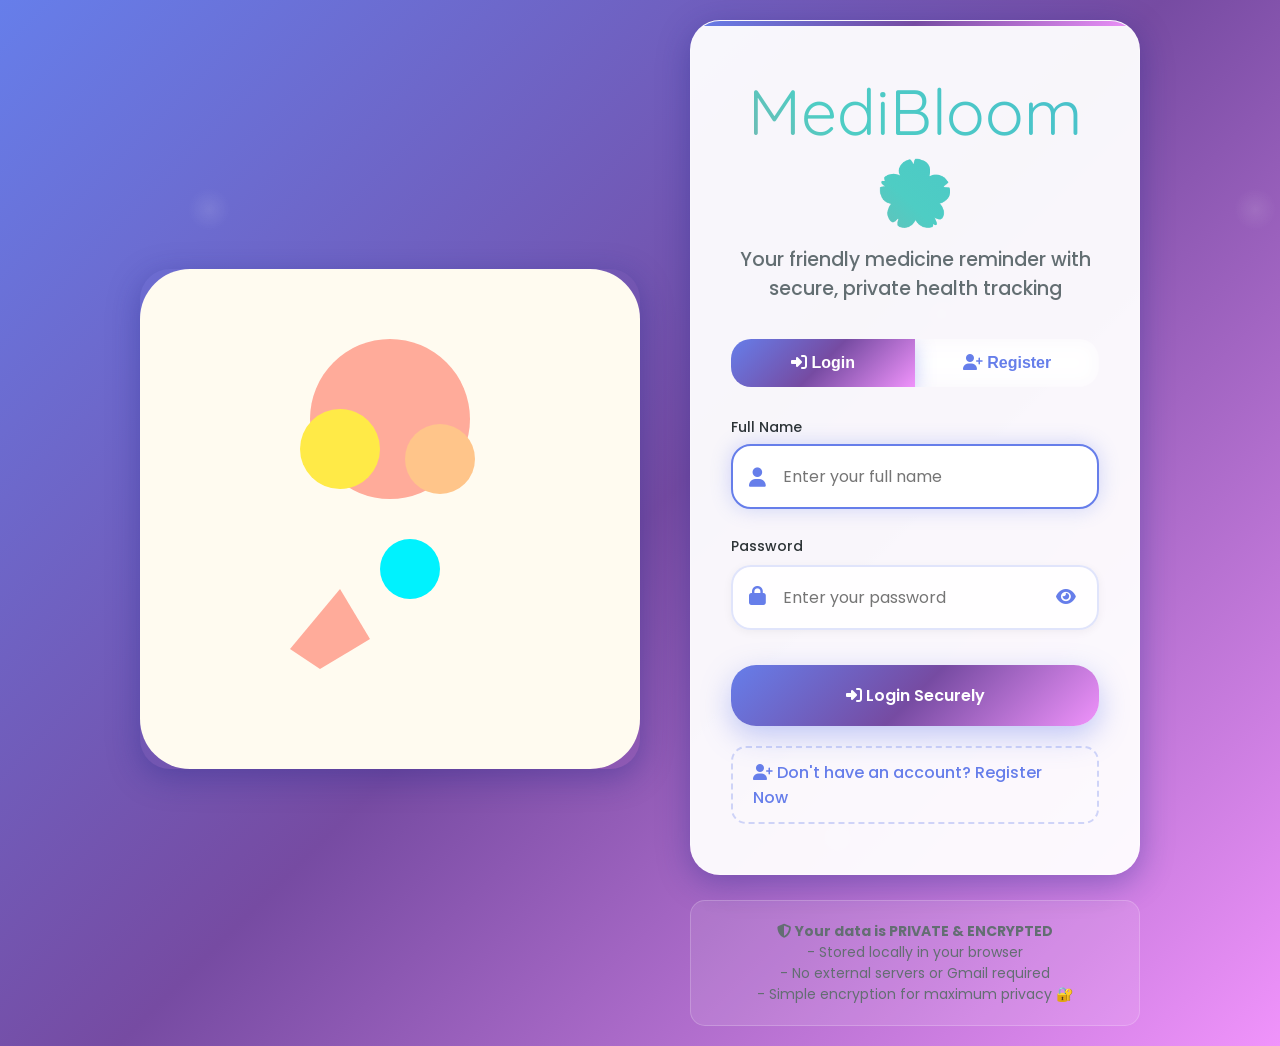
==== index.html @ cc19f323 "index.html" ====
<!DOCTYPE html>
<html lang="en">
<head>
    <meta charset="UTF-8">
    <meta name="viewport" content="width=device-width, initial-scale=1.0">
    <title>MediBloom 🌸 - Login & Registration</title>
    <link href="https://fonts.googleapis.com/css2?family=Poppins:wght@300;400;500;600;700&family=Quicksand:wght@400;500;600;700&display=swap" rel="stylesheet">
    <link rel="stylesheet" href="https://cdnjs.cloudflare.com/ajax/libs/font-awesome/6.4.0/css/all.min.css">
    <style>
        :root {
            --primary-gradient: linear-gradient(135deg, #667eea 0%, #764ba2 50%, #f093fb 100%);
            --success-gradient: linear-gradient(135deg, #4facfe 0%, #00f2fe 100%);
            --warning-gradient: linear-gradient(135deg, #fa709a 0%, #fee140 100%);
            --danger-gradient: linear-gradient(135deg, #ff6b6b 0%, #ee5a52 100%);
            --soft-bg: rgba(255, 255, 255, 0.95);
            --glass-bg: rgba(255, 255, 255, 0.25);
            --shadow-soft: 0 8px 32px rgba(31, 38, 135, 0.37);
            --shadow-glow: 0 0 20px rgba(102, 126, 234, 0.3);
            --border-glass: 1px solid rgba(255, 255, 255, 0.2);
        }

        * {
            margin: 0;
            padding: 0;
            box-sizing: border-box;
        }

        body {
            font-family: 'Poppins', sans-serif;
            background: var(--primary-gradient);
            min-height: 100vh;
            display: flex;
            align-items: center;
            justify-content: center;
            padding: 20px;
            position: relative;
            overflow: hidden;
        }

        body::before {
            content: '';
            position: absolute;
            top: 0;
            left: 0;
            right: 0;
            bottom: 0;
            background: url('data:image/svg+xml,<svg xmlns="http://www.w3.org/2000/svg" viewBox="0 0 100 100"><defs><radialGradient id="a" cx="50%" cy="50%" r="50%"><stop offset="0%" stop-color="%23ffffff" stop-opacity="0.1"/><stop offset="100%" stop-color="%23ffffff" stop-opacity="0"/></radialGradient></defs><circle cx="20" cy="20" r="2" fill="url(%23a)"/><circle cx="80" cy="80" r="1.5" fill="url(%23a)"/><circle cx="40" cy="70" r="1" fill="url(%23a)"/><circle cx="90" cy="30" r="1.2" fill="url(%23a)"/></svg>');
            animation: float 20s ease-in-out infinite;
            pointer-events: none;
        }

        @keyframes float {
            0%, 100% { transform: translateY(0px) rotate(0deg); }
            33% { transform: translateY(-20px) rotate(120deg); }
            66% { transform: translateY(10px) rotate(240deg); }
        }

        .main-container {
            display: flex;
            max-width: 1000px;
            width: 100%;
            gap: 50px;
            align-items: center;
            position: relative;
            z-index: 1;
        }

        /* Left Side - Illustration */
        .illustration {
            flex: 1;
            max-width: 500px;
            opacity: 0;
            animation: slideInLeft 1s ease-out 0.5s forwards;
        }

        .illustration img {
            width: 100%;
            height: auto;
            border-radius: 30px;
            box-shadow: var(--shadow-soft);
        }

        /* Right Side - Form */
        .form-container {
            flex: 1;
            max-width: 450px;
            width: 100%;
            opacity: 0;
            animation: slideInRight 1s ease-out 0.3s forwards;
        }

        .form-card {
            background: var(--soft-bg);
            backdrop-filter: blur(25px);
            border-radius: 30px;
            padding: 50px 40px;
            box-shadow: var(--shadow-soft);
            border: var(--border-glass);
            position: relative;
            overflow: hidden;
        }

        .form-card::before {
            content: '';
            position: absolute;
            top: 0;
            left: 0;
            right: 0;
            height: 5px;
            background: var(--primary-gradient);
        }

        .logo {
            font-family: 'Quicksand', sans-serif;
            font-size: clamp(2.5rem, 5vw, 4rem);
            background: linear-gradient(45deg, #ff6b6b, #4ecdc4, #45b7d1, #667eea);
            background-size: 300% 300%;
            -webkit-background-clip: text;
            -webkit-text-fill-color: transparent;
            background-clip: text;
            margin-bottom: 15px;
            animation: gradientShift 3s ease infinite, glow 2s ease-in-out infinite alternate;
            text-align: center;
        }

        @keyframes gradientShift {
            0%, 100% { background-position: 0% 50%; }
            50% { background-position: 100% 50%; }
        }

        @keyframes glow {
            from { filter: drop-shadow(0 0 10px rgba(255, 107, 107, 0.5)); }
            to { filter: drop-shadow(0 0 25px rgba(78, 205, 196, 0.7)); }
        }

        .tagline {
            color: #636e72;
            font-size: clamp(1rem, 2.5vw, 1.2rem);
            margin-bottom: 35px;
            text-align: center;
            font-weight: 500;
            line-height: 1.5;
        }

        .form-tabs {
            display: flex;
            margin-bottom: 30px;
            background: rgba(255, 255, 255, 0.1);
            border-radius: 20px;
            overflow: hidden;
            backdrop-filter: blur(10px);
        }

        .tab-btn {
            flex: 1;
            padding: 15px 20px;
            border: none;
            background: none;
            color: #667eea;
            font-weight: 600;
            cursor: pointer;
            transition: all 0.3s ease;
            font-size: 16px;
        }

        .tab-btn.active {
            background: var(--primary-gradient);
            color: white;
            box-shadow: 0 5px 20px rgba(102, 126, 234, 0.4);
        }

        .form-content {
            display: none;
        }

        .form-content.active {
            display: block;
            animation: fadeInUp 0.4s ease-out;
        }

        @keyframes fadeInUp {
            from { opacity: 0; transform: translateY(20px); }
            to { opacity: 1; transform: translateY(0); }
        }

        @keyframes slideInLeft {
            from { opacity: 0; transform: translateX(-50px); }
            to { opacity: 1; transform: translateX(0); }
        }

        @keyframes slideInRight {
            from { opacity: 0; transform: translateX(50px); }
            to { opacity: 1; transform: translateX(0); }
        }

        .form-group {
            position: relative;
            margin-bottom: 25px;
        }

        .form-group label {
            display: block;
            margin-bottom: 8px;
            color: #2d3436;
            font-weight: 500;
            font-size: 14px;
        }

        .form-input {
            width: 100%;
            padding: 18px 20px 18px 50px;
            border: 2px solid rgba(102, 126, 234, 0.2);
            border-radius: 20px;
            font-size: 16px;
            background: rgba(255, 255, 255, 0.9);
            transition: all 0.3s ease;
            font-family: inherit;
            box-shadow: 0 2px 10px rgba(0,0,0,0.05);
        }

        .form-input:focus {
            outline: none;
            border-color: #667eea;
            box-shadow: var(--shadow-glow);
            transform: translateY(-2px);
            background: white;
        }

        .input-icon {
            position: absolute;
            left: 18px;
            top: 50%;
            transform: translateY(-50%);
            color: #667eea;
            font-size: 1.2rem;
            z-index: 2;
        }

        .password-container {
            position: relative;
        }

        .toggle-password {
            position: absolute;
            right: 18px;
            top: 50%;
            transform: translateY(-50%);
            background: none;
            border: none;
            color: #667eea;
            cursor: pointer;
            font-size: 1.1rem;
            padding: 5px;
        }

        .btn-primary {
            background: var(--primary-gradient);
            color: white;
            border: none;
            padding: 18px 40px;
            border-radius: 25px;
            font-size: 16px;
            font-weight: 600;
            cursor: pointer;
            width: 100%;
            transition: all 0.3s ease;
            box-shadow: 0 10px 30px rgba(102, 126, 234, 0.4);
            font-family: inherit;
            margin-top: 10px;
        }

        .btn-primary:hover:not(:disabled) {
            transform: translateY(-3px);
            box-shadow: 0 15px 40px rgba(102, 126, 234, 0.6);
        }

        .btn-primary:disabled {
            opacity: 0.6;
            cursor: not-allowed;
            transform: none;
        }

        .btn-success {
            background: var(--success-gradient);
            box-shadow: 0 10px 30px rgba(79, 172, 254, 0.4);
        }

        .btn-success:hover:not(:disabled) {
            box-shadow: 0 15px 40px rgba(79, 172, 254, 0.6);
        }

        .switch-tab {
            background: rgba(255, 255, 255, 0.1);
            border: 2px dashed rgba(102, 126, 234, 0.3);
            color: #667eea;
            margin-top: 20px;
            padding: 12px 20px;
            border-radius: 15px;
            text-decoration: none;
            display: inline-block;
            transition: all 0.3s ease;
            font-weight: 500;
        }

        .switch-tab:hover {
            background: rgba(102, 126, 234, 0.1);
            border-color: #667eea;
            transform: translateY(-1px);
        }

        .privacy-note {
            margin-top: 25px;
            padding: 20px;
            background: rgba(255, 255, 255, 0.1);
            border-radius: 15px;
            backdrop-filter: blur(10px);
            text-align: center;
            font-size: 14px;
            color: #636e72;
            border: var(--border-glass);
        }

        .error-message {
            background: rgba(255, 107, 107, 0.2);
            color: #e17055;
            padding: 12px 20px;
            border-radius: 15px;
            margin-bottom: 20px;
            border-left: 4px solid #ff6b6b;
            display: none;
            animation: shake 0.5s ease-in-out;
        }

        @keyframes shake {
            0%, 100% { transform: translateX(0); }
            25% { transform: translateX(-5px); }
            75% { transform: translateX(5px); }
        }

        .success-message {
            background: rgba(0, 184, 148, 0.2);
            color: #00b894;
            padding: 12px 20px;
            border-radius: 15px;
            margin-bottom: 20px;
            border-left: 4px solid #00b894;
            display: none;
            animation: fadeInUp 0.5s ease-out;
        }

        .loading {
            display: inline-block;
            width: 20px;
            height: 20px;
            border: 3px solid rgba(255,255,255,0.3);
            border-radius: 50%;
            border-top-color: white;
            animation: spin 1s ease-in-out infinite;
        }

        @keyframes spin {
            to { transform: rotate(360deg); }
        }

        /* Responsive Design */
        @media (max-width: 768px) {
            .main-container {
                flex-direction: column;
                gap: 30px;
                text-align: center;
            }

            .illustration {
                max-width: 300px;
            }

            .form-card {
                padding: 40px 25px;
                margin: 0 10px;
            }

            .form-tabs {
                margin-bottom: 25px;
            }

            .logo {
                margin-bottom: 10px;
            }
        }

        @media (max-width: 480px) {
            body {
                padding: 10px;
            }

            .form-card {
                padding: 30px 20px;
            }

            .tagline {
                font-size: 1rem;
            }
        }

        /* Accessibility */
        @media (prefers-reduced-motion: reduce) {
            *, *::before, *::after {
                animation-duration: 0.01ms !important;
                animation-iteration-count: 1 !important;
                transition-duration: 0.01ms !important;
            }
        }
    </style>
</head>
<body>
    <div class="main-container">
        <!-- Left Side - Illustration -->
        <div class="illustration">
            <img src="[data-uri]" alt="Medicine Illustration">
        </div>

        <!-- Right Side - Form -->
        <div class="form-container">
            <div class="form-card">
                <div class="logo">MediBloom 🌸</div>
                <p class="tagline">
                    Your friendly medicine reminder with secure, private health tracking
                </p>

                <!-- Error/Success Messages -->
                <div class="error-message" id="errorMessage"></div>
                <div class="success-message" id="successMessage"></div>

                <!-- Form Tabs -->
                <div class="form-tabs">
                    <button class="tab-btn active" onclick="switchTab('login')">
                        <i class="fas fa-sign-in-alt"></i> Login
                    </button>
                    <button class="tab-btn" onclick="switchTab('register')">
                        <i class="fas fa-user-plus"></i> Register
                    </button>
                </div>

                <!-- Login Form -->
                <div class="form-content active" id="loginFormContent">
                    <form id="loginForm">
                        <div class="form-group">
                            <label for="loginName">Full Name</label>
                            <div class="password-container">
                                <i class="fas fa-user input-icon"></i>
                                <input type="text" class="form-input" id="loginName" placeholder="Enter your full name" required>
                            </div>
                        </div>
                        
                        <div class="form-group">
                            <label for="loginPassword">Password</label>
                            <div class="password-container">
                                <i class="fas fa-lock input-icon"></i>
                                <input type="password" class="form-input" id="loginPassword" placeholder="Enter your password" required>
                                <button type="button" class="toggle-password" onclick="togglePassword('loginPassword')">
                                    <i class="fas fa-eye"></i>
                                </button>
                            </div>
                        </div>
                        
                        <button type="submit" class="btn-primary">
                            <span id="loginBtnText"><i class="fas fa-sign-in-alt"></i> Login Securely</span>
                            <span id="loginLoading" class="loading" style="display: none;"></span>
                        </button>
                    </form>
                    <a href="#" class="switch-tab" onclick="switchTab('register')">
                        <i class="fas fa-user-plus"></i> Don't have an account? Register Now
                    </a>
                </div>

                <!-- Register Form -->
                <div class="form-content" id="registerFormContent">
                    <form id="registerForm">
                        <div class="form-group">
                            <label for="registerName">Full Name</label>
                            <div class="password-container">
                                <i class="fas fa-user input-icon"></i>
                                <input type="text" class="form-input" id="registerName" placeholder="Enter your full name" required>
                            </div>
                        </div>
                        
                        <div class="form-group">
                            <label for="registerHealth">Health Details</label>
                            <div class="password-container">
                                <i class="fas fa-heartbeat input-icon"></i>
                                <input type="text" class="form-input" id="registerHealth" placeholder="Age, conditions, notes (e.g., 65, Diabetes, BP)" required>
                            </div>
                        </div>
                        
                        <div class="form-group">
                            <label for="registerPassword">Create Password</label>
                            <div class="password-container">
                                <i class="fas fa-lock input-icon"></i>
                                <input type="password" class="form-input" id="registerPassword" placeholder="Create a secure password" required>
                                <button type="button" class="toggle-password" onclick="togglePassword('registerPassword')">
                                    <i class="fas fa-eye"></i>
                                </button>
                            </div>
                        </div>
                        
                        <button type="submit" class="btn-primary btn-success">
                            <span id="registerBtnText"><i class="fas fa-user-plus"></i> Create Account</span>
                            <span id="registerLoading" class="loading" style="display: none;"></span>
                        </button>
                    </form>
                    <a href="#" class="switch-tab" onclick="switchTab('login')">
                        <i class="fas fa-sign-in-alt"></i> Already have an account? Login
                    </a>
                </div>
            </div>

            <!-- Privacy Note -->
            <div class="privacy-note">
                <i class="fas fa-shield-alt"></i>
                <strong>Your data is PRIVATE & ENCRYPTED</strong><br>
                - Stored locally in your browser<br>
                - No external servers or Gmail required<br>
                - Simple encryption for maximum privacy 🔐
            </div>
        </div>
    </div>

    <script>
        // Simple Encryption Key (Production would use stronger crypto)
        const ENCRYPTION_KEY = 'MediBloomSecure2024!@#K3yV1.0';

        // DOM Elements
        const errorMessage = document.getElementById('errorMessage');
        const successMessage = document.getElementById('successMessage');

        // Tab Switching
        function switchTab(tab) {
            // Update tabs
            document.querySelectorAll('.tab-btn').forEach(btn => btn.classList.remove('active'));
            event.target.classList.add('active');
            
            // Show correct form
            document.querySelectorAll('.form-content').forEach(content => content.classList.remove('active'));
            document.getElementById(tab === 'login' ? 'loginFormContent' : 'registerFormContent').classList.add('active');
            
            // Clear messages
            clearMessages();
        }

        // Password Toggle
        function togglePassword(inputId) {
            const input = document.getElementById(inputId);
            const icon = input.nextElementSibling.querySelector('i');
            
            if (input.type === 'password') {
                input.type = 'text';
                icon.classList.remove('fa-eye');
                icon.classList.add('fa-eye-slash');
            } else {
                input.type = 'password';
                icon.classList.remove('fa-eye-slash');
                icon.classList.add('fa-eye');
            }
        }

        // Message Functions
        function showError(message) {
            errorMessage.textContent = message;
            errorMessage.style.display = 'block';
            successMessage.style.display = 'none';
        }

        function showSuccess(message) {
            successMessage.textContent = message;
            successMessage.style.display = 'block';
            errorMessage.style.display = 'none';
        }

        function clearMessages() {
            errorMessage.style.display = 'none';
            successMessage.style.display = 'none';
        }

        // Simple Encryption/Decryption
        function encrypt(data) {
            try {
                const str = JSON.stringify(data);
                let result = '';
                for (let i = 0; i < str.length; i++) {
                    result += String.fromCharCode(str.charCodeAt(i) ^ ENCRYPTION_KEY.charCodeAt(i % ENCRYPTION_KEY.length));
                }
                return btoa(encodeURIComponent(result));
            } catch (e) {
                console.error('Encryption failed:', e);
                return null;
            }
        }

        function decrypt(encrypted) {
            try {
                const decoded = decodeURIComponent(atob(encrypted));
                let result = '';
                for (let i = 0; i < decoded.length; i++) {
                    result += String.fromCharCode(decoded.charCodeAt(i) ^ ENCRYPTION_KEY.charCodeAt(i % ENCRYPTION_KEY.length));
                }
                return JSON.parse(result);
            } catch (e) {
                console.error('Decryption failed:', e);
                return null;
            }
        }

        // Form Validation
        function validateName(name) {
            const trimmed = name.trim();
            return trimmed.length >= 2 && trimmed.length <= 50 && /^[a-zA-Z\s]+$/.test(trimmed);
        }

        function validatePassword(password) {
            return password.length >= 6 && password.length <= 50;
        }

        function validateHealthDetails(details) {
            const trimmed = details.trim();
            return trimmed.length >= 5 && trimmed.length <= 200;
        }

        // Login Handler
        document.getElementById('loginForm').addEventListener('submit', function(e) {
            e.preventDefault();
            
            const name = document.getElementById('loginName').value;
            const password = document.getElementById('loginPassword').value;
            
            // Validation
            if (!validateName(name)) {
                showError('Please enter a valid name (2-50 characters, letters only)');
                return;
            }
            
            if (!validatePassword(password)) {
                showError('Password must be 6-50 characters long');
                return;
            }
            
            // Show loading
            const btnText = document.getElementById('loginBtnText');
            const loading = document.getElementById('loginLoading');
            btnText.style.display = 'none';
            loading.style.display = 'inline-block';
            
            // Check user exists
            const userKey = `medi_bloom_${name.toLowerCase().replace(/\s+/g, '_')}`;
            const encryptedUser = localStorage.getItem(userKey);
            
            setTimeout(() => {
                if (encryptedUser) {
                    const userData = decrypt(encryptedUser);
                    if (userData && userData.password === password) {
                        // Successful login
                        showSuccess('Login successful! Redirecting to dashboard...');
                        setTimeout(() => {
                            // Store user session and redirect
                            sessionStorage.setItem('currentUser', userKey);
                            window.location.href = 'dashboard.html'; // Or show dashboard
                        }, 1500);
                    } else {
                        showError('Invalid name or password!');
                    }
                } else {
                    showError('No account found with this name!');
                }
                
                // Reset button
                btnText.style.display = 'inline';
                loading.style.display = 'none';
            }, 1000);
        });

        // Register Handler
        document.getElementById('registerForm').addEventListener('submit', function(e) {
            e.preventDefault();
            
            const name = document.getElementById('registerName').value;
            const healthDetails = document.getElementById('registerHealth').value;
            const password = document.getElementById('registerPassword').value;
            
            // Validation
            if (!validateName(name)) {
                showError('Please enter a valid name (2-50 characters, letters only)');
                return;
            }
            
            if (!validateHealthDetails(healthDetails)) {
                showError('Health details must be 5-200 characters');
                return;
            }
            
            if (!validatePassword(password)) {
                showError('Password must be 6-50 characters long');
                return;
            }
            
            // Show loading
            const btnText = document.getElementById('registerBtnText');
            const loading = document.getElementById('registerLoading');
            btnText.style.display = 'none';
            loading.style.display = 'inline-block';
            
            // Check if user already exists
            const userKey = `medi_bloom_${name.toLowerCase().replace(/\s+/g, '_')}`;
            const existingUser = localStorage.getItem(userKey);
            
            setTimeout(() => {
                if (existingUser) {
                    showError('Account with this name already exists! Please login or use different name.');
                } else {
                    // Create new user
                    const newUser = {
                        name: name.trim(),
                        healthDetails: healthDetails.trim(),
                        password: password,
                        created: new Date().toISOString(),
                        medicines: [],
                        history: []
                    };
                    
                    // Encrypt and save
                    const encryptedUser = encrypt(newUser);
                    if (encryptedUser) {
                        localStorage.setItem(userKey, encryptedUser);
                        
                        // Success
                        showSuccess('Account created successfully! Redirecting to dashboard...');
                        sessionStorage.setItem('currentUser', userKey);
                        
                        setTimeout(() => {
                            window.location.href = 'dashboard.html'; // Or show dashboard
                        }, 1500);
                    } else {
                        showError('Registration failed. Please try again.');
                    }
                }
                
                // Reset button
                btnText.style.display = 'inline';
                loading.style.display = 'none';
            }, 1200);
        });

        // Enter key support
        document.addEventListener('keypress', function(e) {
            if (e.key === 'Enter') {
                const activeForm = document.querySelector('.form-content.active form');
                if (activeForm) {
                    activeForm.dispatchEvent(new Event('submit'));
                }
            }
        });

        // Auto-focus first input
        document.addEventListener('DOMContentLoaded', function() {
            document.getElementById('loginName')?.focus();
        });

        // Form input validation feedback
        document.querySelectorAll('.form-input').forEach(input => {
            input.addEventListener('input', function() {
                this.style.borderColor = this.checkValidity() ? 'rgba(102, 126, 234, 0.3)' : '#ff6b6b';
            });
        });
    </script>
</body>
</html>
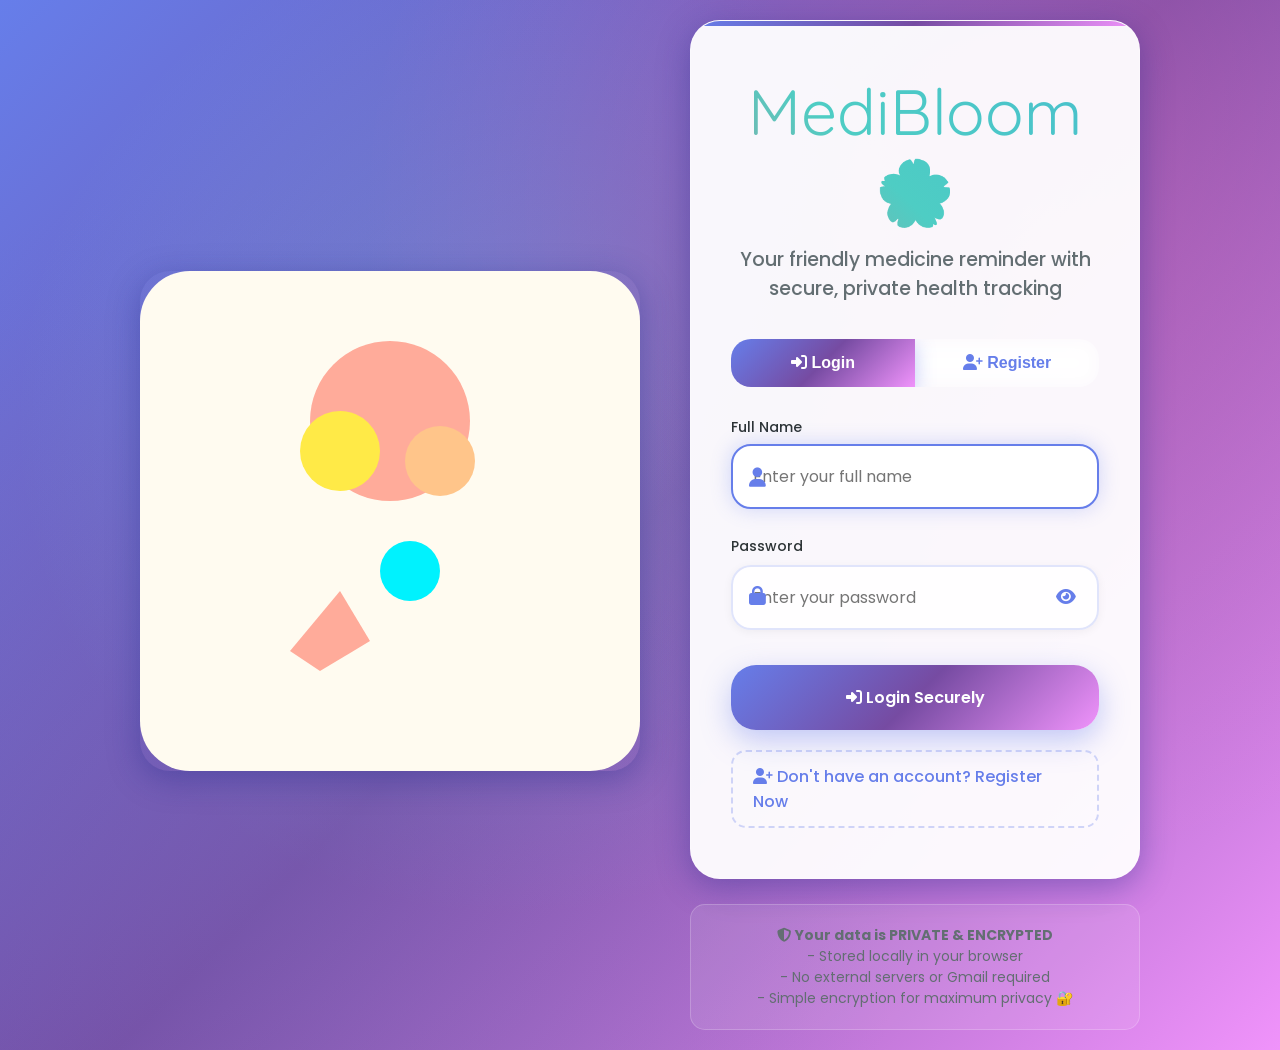
==== commit 1215a9c3: "Update index.html" ====
--- a/index.html
+++ b/index.html
@@ -533,6 +533,38 @@
         const errorMessage = document.getElementById('errorMessage');
         const successMessage = document.getElementById('successMessage');
 
+        <!-- your login + dashboard code -->
+
+
+
+        function showDashboard() {
+              document.getElementById("loginPage").classList.remove("active");
+              document.getElementById("dashboardPage").classList.add("active");
+        }
+
+        function loginUser(e) {
+              e.preventDefault();
+
+              let name = document.getElementById("name").value;
+
+                     if (name === "") {
+                     alert("Enter name");
+                    return;
+                      }
+
+                  localStorage.setItem("userName", name);
+
+              showDashboard(); // 🔥 IMPORTANT
+        }
+
+        window.onload = function () {
+              let name = localStorage.getItem("userName");
+
+                      if (name) {
+            showDashboard();
+         }
+};
+
         // Tab Switching
         function switchTab(tab) {
             // Update tabs
@@ -772,3 +804,598 @@
     </script>
 </body>
 </html>
+<!DOCTYPE html>
+<html lang="en">
+<head>
+    <meta charset="UTF-8">
+    <meta name="viewport" content="width=device-width, initial-scale=1.0">
+    <title>MediBloom 🌸 - Dashboard</title>
+    <link href="https://fonts.googleapis.com/css2?family=Poppins:wght@300;400;500;600;700&family=Quicksand:wght@400;500;600;700&display=swap" rel="stylesheet">
+    <link rel="stylesheet" href="https://cdnjs.cloudflare.com/ajax/libs/font-awesome/6.4.0/css/all.min.css">
+    <style>
+        :root {
+            --primary-gradient: linear-gradient(135deg, #667eea 0%, #764ba2 50%, #f093fb 100%);
+            --success-gradient: linear-gradient(135deg, #4facfe 0%, #00f2fe 100%);
+            --warning-gradient: linear-gradient(135deg, #fa709a 0%, #fee140 100%);
+            --danger-gradient: linear-gradient(135deg, #ff6b6b 0%, #ee5a52 100%);
+            --info-gradient: linear-gradient(135deg, #a8edea 0%, #fed6e3 100%);
+            --soft-bg: rgba(255, 255, 255, 0.95);
+            --glass-bg: rgba(255, 255, 255, 0.25);
+            --shadow-soft: 0 8px 32px rgba(31, 38, 135, 0.37);
+            --shadow-glow: 0 0 20px rgba(102, 126, 234, 0.3);
+            --border-glass: 1px solid rgba(255, 255, 255, 0.2);
+        }
+
+        * {
+            margin: 0;
+            padding: 0;
+            box-sizing: border-box;
+        }
+
+        body {
+            font-family: 'Poppins', sans-serif;
+            background: var(--primary-gradient);
+            min-height: 100vh;
+            color: #2d3436;
+            position: relative;
+            overflow-x: hidden;
+        }
+
+        body::before {
+            content: '';
+            position: absolute;
+            top: 0;
+            left: 0;
+            right: 0;
+            bottom: 0;
+            background: radial-gradient(circle at 20% 80%, rgba(120, 119, 198, 0.3) 0%, transparent 50%),
+                        radial-gradient(circle at 80% 20%, rgba(255, 119, 198, 0.3) 0%, transparent 50%),
+                        radial-gradient(circle at 40% 40%, rgba(120, 219, 255, 0.3) 0%, transparent 50%);
+            animation: backgroundShift 15s ease-in-out infinite;
+            pointer-events: none;
+        }
+
+        @keyframes backgroundShift {
+            0%, 100% { opacity: 0.7; }
+            50% { opacity: 1; }
+        }
+
+        .container {
+            max-width: 1200px;
+            margin: 0 auto;
+            padding: 20px;
+            position: relative;
+            z-index: 1;
+        }
+
+        /* Header */
+        .dashboard-header {
+            background: var(--soft-bg);
+            backdrop-filter: blur(25px);
+            border-radius: 30px;
+            padding: 35px;
+            margin-bottom: 30px;
+            box-shadow: var(--shadow-soft);
+            border: var(--border-glass);
+            text-align: center;
+            position: relative;
+            overflow: hidden;
+        }
+
+        .dashboard-header::before {
+            content: '';
+            position: absolute;
+            top: 0;
+            left: 0;
+            right: 0;
+            height: 6px;
+            background: var(--primary-gradient);
+        }
+
+        .welcome-message {
+            font-family: 'Quicksand', sans-serif;
+            font-size: clamp(2rem, 4vw, 2.8rem);
+            background: var(--primary-gradient);
+            -webkit-background-clip: text;
+            -webkit-text-fill-color: transparent;
+            background-clip: text;
+            margin-bottom: 15px;
+            animation: glowText 3s ease-in-out infinite alternate;
+        }
+
+        @keyframes glowText {
+            from { filter: drop-shadow(0 0 10px rgba(102, 126, 234, 0.5)); }
+            to { filter: drop-shadow(0 0 20px rgba(246, 147, 251, 0.7)); }
+        }
+
+        .health-status {
+            background: var(--glass-bg);
+            padding: 18px 30px;
+            border-radius: 25px;
+            margin: 20px 0;
+            backdrop-filter: blur(15px);
+            border: var(--border-glass);
+            font-size: 1.1rem;
+            font-weight: 500;
+        }
+
+        /* Stats Grid */
+        .stats-grid {
+            display: grid;
+            grid-template-columns: repeat(auto-fit, minmax(220px, 1fr));
+            gap: 25px;
+            margin-top: 30px;
+        }
+
+        .stat-card {
+            background: var(--glass-bg);
+            padding: 30px 25px;
+            border-radius: 25px;
+            text-align: center;
+            backdrop-filter: blur(15px);
+            border: var(--border-glass);
+            transition: all 0.4s ease;
+            cursor: pointer;
+            position: relative;
+            overflow: hidden;
+        }
+
+        .stat-card::before {
+            content: '';
+            position: absolute;
+            top: 0;
+            left: 0;
+            right: 0;
+            height: 4px;
+            background: var(--primary-gradient);
+            transform: scaleX(0);
+            transition: transform 0.3s ease;
+        }
+
+        .stat-card:hover::before {
+            transform: scaleX(1);
+        }
+
+        .stat-card:hover {
+            transform: translateY(-8px);
+            box-shadow: var(--shadow-glow);
+        }
+
+        .stat-icon {
+            font-size: 2.5rem;
+            margin-bottom: 15px;
+            background: var(--primary-gradient);
+            -webkit-background-clip: text;
+            -webkit-text-fill-color: transparent;
+            background-clip: text;
+        }
+
+        .stat-number {
+            font-size: 2.8rem;
+            font-weight: 700;
+            margin-bottom: 10px;
+            background: var(--primary-gradient);
+            -webkit-background-clip: text;
+            -webkit-text-fill-color: transparent;
+            background-clip: text;
+        }
+
+        .stat-label {
+            color: #636e72;
+            font-weight: 500;
+            font-size: 1rem;
+        }
+
+        /* Medicine Form Section */
+        .section-card {
+            background: var(--soft-bg);
+            backdrop-filter: blur(25px);
+            border-radius: 30px;
+            padding: 35px;
+            margin-bottom: 30px;
+            box-shadow: var(--shadow-soft);
+            border: var(--border-glass);
+            position: relative;
+            overflow: hidden;
+        }
+
+        .section-card::before {
+            content: '';
+            position: absolute;
+            top: 0;
+            left: 0;
+            right: 0;
+            height: 5px;
+            background: var(--success-gradient);
+        }
+
+        .section-title {
+            font-size: 1.8rem;
+            margin-bottom: 25px;
+            color: #2d3436;
+            display: flex;
+            align-items: center;
+            gap: 15px;
+        }
+
+        .form-grid {
+            display: grid;
+            grid-template-columns: repeat(auto-fit, minmax(250px, 1fr));
+            gap: 25px;
+            margin-bottom: 30px;
+        }
+
+        .form-group {
+            position: relative;
+        }
+
+        .form-input, .form-select {
+            width: 100%;
+            padding: 18px 20px;
+            border: 2px solid rgba(102, 126, 234, 0.2);
+            border-radius: 20px;
+            font-size: 16px;
+            background: rgba(255, 255, 255, 0.9);
+            transition: all 0.3s ease;
+            font-family: inherit;
+            box-shadow: 0 2px 10px rgba(0,0,0,0.05);
+        }
+
+        .form-input:focus, .form-select:focus {
+            outline: none;
+            border-color: #667eea;
+            box-shadow: var(--shadow-glow);
+            transform: translateY(-2px);
+            background: white;
+        }
+
+        .btn-primary {
+            background: var(--primary-gradient);
+            color: white;
+            border: none;
+            padding: 20px 40px;
+            border-radius: 25px;
+            font-size: 16px;
+            font-weight: 600;
+            cursor: pointer;
+            transition: all 0.3s ease;
+            box-shadow: 0 10px 30px rgba(102, 126, 234, 0.4);
+            font-family: inherit;
+        }
+
+        .btn-primary:hover {
+            transform: translateY(-3px);
+            box-shadow: 0 15px 40px rgba(102, 126, 234, 0.6);
+        }
+
+        /* Medicines List */
+        .medicines-container {
+            max-height: 500px;
+            overflow-y: auto;
+            padding-right: 10px;
+        }
+
+        .medicines-container::-webkit-scrollbar {
+            width: 8px;
+        }
+
+        .medicines-container::-webkit-scrollbar-track {
+            background: rgba(255, 255, 255, 0.1);
+            border-radius: 10px;
+        }
+
+        .medicines-container::-webkit-scrollbar-thumb {
+            background: var(--primary-gradient);
+            border-radius: 10px;
+        }
+
+        .medicine-card {
+            background: rgba(255, 255, 255, 0.8);
+            padding: 25px;
+            border-radius: 25px;
+            margin-bottom: 20px;
+            display: flex;
+            justify-content: space-between;
+            align-items: center;
+            box-shadow: 0 8px 25px rgba(0,0,0,0.1);
+            transition: all 0.3s ease;
+            border-left: 5px solid #667eea;
+            position: relative;
+            overflow: hidden;
+        }
+
+        .medicine-card::before {
+            content: '';
+            position: absolute;
+            top: 0;
+            left: 0;
+            right: 0;
+            height: 100%;
+            background: linear-gradient(90deg, transparent, rgba(255,255,255,0.4), transparent);
+            transform: translateX(-100%);
+            transition: transform 0.6s;
+        }
+
+        .medicine-card:hover::before {
+            transform: translateX(100%);
+        }
+
+        .medicine-card:hover {
+            transform: translateY(-5px);
+            box-shadow: 0 20px 40px rgba(0,0,0,0.15);
+        }
+
+        .medicine-card.upcoming {
+            border-left-color: #00b894;
+            background: linear-gradient(135deg, rgba(168, 230, 207, 0.4), rgba(136, 216, 163, 0.4));
+            animation: pulse-glow 2s infinite;
+        }
+
+        @keyframes pulse-glow {
+            0% { box-shadow: 0 0 0 0 rgba(0, 184, 148, 0.7); }
+            70% { box-shadow: 0 0 0 20px rgba(0, 184, 148, 0); }
+            100% { box-shadow: 0 0 0 0 rgba(0, 184, 148, 0); }
+        }
+
+        .medicine-card.taken {
+            border-left-color: #00b894;
+            opacity: 0.7;
+            background: linear-gradient(135deg, rgba(0, 184, 148, 0.2), rgba(0, 184, 148, 0.1));
+        }
+
+        .medicine-card.missed {
+            border-left-color: #e17055;
+            background: linear-gradient(135deg, rgba(255, 107, 107, 0.2), rgba(238, 90, 82, 0.2));
+        }
+
+        .medicine-info h3 {
+            color: #2d3436;
+            margin-bottom: 8px;
+            font-size: 1.5rem;
+        }
+
+        .medicine-meta {
+            color: #636e72;
+            font-size: 0.95rem;
+            margin-bottom: 5px;
+        }
+
+        .action-buttons {
+            display: flex;
+            gap: 12px;
+            flex-wrap: wrap;
+        }
+
+        .btn-action {
+            padding: 12px 20px;
+            border: none;
+            border-radius: 20px;
+            font-size: 14px;
+            font-weight: 600;
+            cursor: pointer;
+            transition: all 0.3s ease;
+            min-width: 90px;
+            display: flex;
+            align-items: center;
+            gap: 8px;
+        }
+
+        .btn-taken { background: var(--success-gradient); color: white; }
+        .btn-missed { background: var(--danger-gradient); color: white; }
+        .btn-edit { background: var(--warning-gradient); color: white; }
+        .btn-delete { 
+            background: linear-gradient(135deg, #ff9a9e 0%, #fecfef 100%); 
+            color: #e17055; 
+        }
+
+        /* History Section */
+        .history-item {
+            background: rgba(255, 255, 255, 0.7);
+            padding: 20px 25px;
+            border-radius: 20px;
+            margin-bottom: 15px;
+            display: flex;
+            justify-content: space-between;
+            align-items: center;
+            transition: all 0.3s ease;
+        }
+
+        .history-item:hover {
+            transform: translateX(5px);
+        }
+
+        .status-badge {
+            padding: 8px 20px;
+            border-radius: 25px;
+            font-weight: 600;
+            font-size: 0.9rem;
+        }
+
+        .status-success { background: rgba(0, 184, 148, 0.2); color: #00b894; }
+        .status-danger { background: rgba(255, 107, 107, 0.2); color: #e17055; }
+
+        /* Floating Action Button */
+        .fab {
+            position: fixed;
+            bottom: 30px;
+            right: 30px;
+            width: 70px;
+            height: 70px;
+            border-radius: 50%;
+            background: var(--success-gradient);
+            border: none;
+            color: white;
+            font-size: 1.8rem;
+            cursor: pointer;
+            box-shadow: 0 10px 30px rgba(79, 172, 254, 0.5);
+            transition: all 0.3s ease;
+            z-index: 1000;
+            display: flex;
+            align-items: center;
+            justify-content: center;
+        }
+
+        .fab:hover {
+            transform: scale(1.1) rotate(90deg);
+            box-shadow: 0 15px 40px rgba(79, 172, 254, 0.7);
+        }
+
+        /* Alarm Modal */
+        .alarm-modal {
+            display: none;
+            position: fixed;
+            top: 0;
+            left: 0;
+            width: 100%;
+            height: 100%;
+            background: rgba(0,0,0,0.85);
+            z-index: 10000;
+            justify-content: center;
+            align-items: center;
+            backdrop-filter: blur(15px);
+        }
+
+        .alarm-content {
+            background: linear-gradient(135deg, #ff6b6b, #ee5a52);
+            color: white;
+            padding: 50px 40px;
+            border-radius: 30px;
+            text-align: center;
+            max-width: 450px;
+            width: 90%;
+            box-shadow: 0 25px 60px rgba(0,0,0,0.6);
+            animation: alarmBounce 0.7s ease;
+            position: relative;
+            overflow: hidden;
+        }
+
+        .alarm-content::before {
+            content: '';
+            position: absolute;
+            top: -50%;
+            left: -50%;
+            width: 200%;
+            height: 200%;
+            background: radial-gradient(circle, rgba(255,255,255,0.3) 0%, transparent 70%);
+            animation: alarmPulse 2s infinite;
+        }
+
+        @keyframes alarmBounce {
+            0% { transform: scale(0.3) rotate(-15deg); opacity: 0; }
+            50% { transform: scale(1.1) rotate(5deg); }
+            70% { transform: scale(0.95) rotate(-5deg); }
+            100% { transform: scale(1) rotate(0deg); opacity: 1; }
+        }
+
+        @keyframes alarmPulse {
+            0% { transform: scale(0.8) rotate(0deg); opacity: 1; }
+            100% { transform: scale(1.2) rotate(180deg); opacity: 0; }
+        }
+
+        .alarm-icon {
+            font-size: 5rem;
+            margin-bottom: 25px;
+            animation: alarmShake 0.8s infinite;
+            text-shadow: 0 0 20px rgba(255,255,255,0.5);
+        }
+
+        @keyframes alarmShake {
+            0%, 100% { transform: translateX(0) rotate(0deg); }
+            25% { transform: translateX(-12px) rotate(-5deg); }
+            75% { transform: translateX(12px) rotate(5deg); }
+        }
+
+        .alarm-title {
+            font-size: 2.2rem;
+            font-weight: 700;
+            margin-bottom: 15px;
+            text-shadow: 0 2px 10px rgba(0,0,0,0.3);
+        }
+
+        .alarm-actions {
+            display: flex;
+            gap: 20px;
+            justify-content: center;
+            flex-wrap: wrap;
+            margin-top: 30px;
+        }
+
+        /* Responsive */
+        @media (max-width: 768px) {
+            .container {
+                padding: 15px;
+            }
+
+            .stats-grid {
+                grid-template-columns: repeat(2, 1fr);
+                gap: 20px;
+            }
+
+            .form-grid {
+                grid-template-columns: 1fr;
+                gap: 20px;
+            }
+
+            .medicine-card {
+                flex-direction: column;
+                gap: 20px;
+                text-align: center;
+            }
+
+            .action-buttons {
+                justify-content: center;
+            }
+
+            .fab {
+                bottom: 20px;
+                right: 20px;
+                width: 60px;
+                height: 60px;
+                font-size: 1.5rem;
+            }
+        }
+
+        @media (max-width: 480px) {
+            .section-card {
+                padding: 25px 20px;
+            }
+
+            .dashboard-header {
+                padding: 25px 20px;
+            }
+        }
+
+        /* Toast Notification */
+        .toast {
+            position: fixed;
+            top: 30px;
+            right: 30px;
+            background: var(--success-gradient);
+            color: white;
+            padding: 20px 30px;
+            border-radius: 25px;
+            box-shadow: 0 15px 35px rgba(79, 172, 254, 0.4);
+            transform: translateX(400px);
+            transition: all 0.4s cubic-bezier(0.68, -0.55, 0.265, 1.55);
+            z-index: 1001;
+            max-width: 350px;
+        }
+
+        .toast.show {
+            transform: translateX(0);
+        }
+
+        .toast.warning {
+            background: var(--warning-gradient);
+            box-shadow: 0 15px 35px rgba(250, 112, 154, 0.4);
+        }
+
+        .toast.danger {
+            background: var(--danger-gradient);
+            box-shadow: 0 15px 35px rgba(255, 107, 107, 0.4);
+        }
+    </style>
+</head>
+<body>
+    <!-- Loading Screen -->
+    <div id="loadingScreen" style="position: fixed; top: 0; left: 0; width: 100%; height: 100%; background: var(--primary-gradient); display: flex; flex-direction: column; justify-content: center; align-items: center; z-index
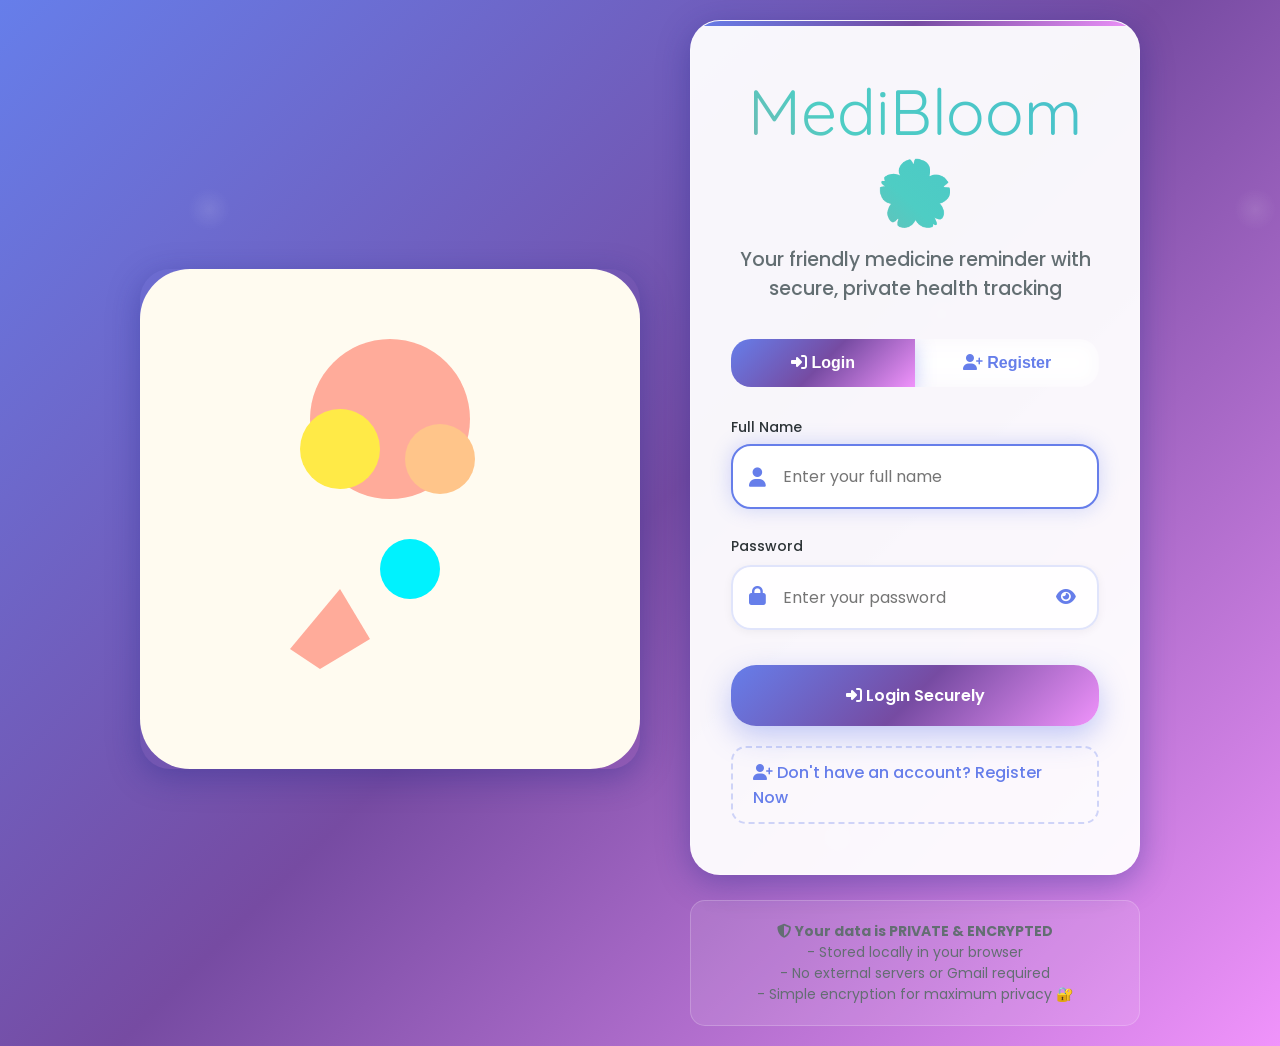
==== commit ade12344: "Update index.html" ====
--- a/index.html
+++ b/index.html
@@ -804,598 +804,5 @@
     </script>
 </body>
 </html>
-<!DOCTYPE html>
-<html lang="en">
-<head>
-    <meta charset="UTF-8">
-    <meta name="viewport" content="width=device-width, initial-scale=1.0">
-    <title>MediBloom 🌸 - Dashboard</title>
-    <link href="https://fonts.googleapis.com/css2?family=Poppins:wght@300;400;500;600;700&family=Quicksand:wght@400;500;600;700&display=swap" rel="stylesheet">
-    <link rel="stylesheet" href="https://cdnjs.cloudflare.com/ajax/libs/font-awesome/6.4.0/css/all.min.css">
-    <style>
-        :root {
-            --primary-gradient: linear-gradient(135deg, #667eea 0%, #764ba2 50%, #f093fb 100%);
-            --success-gradient: linear-gradient(135deg, #4facfe 0%, #00f2fe 100%);
-            --warning-gradient: linear-gradient(135deg, #fa709a 0%, #fee140 100%);
-            --danger-gradient: linear-gradient(135deg, #ff6b6b 0%, #ee5a52 100%);
-            --info-gradient: linear-gradient(135deg, #a8edea 0%, #fed6e3 100%);
-            --soft-bg: rgba(255, 255, 255, 0.95);
-            --glass-bg: rgba(255, 255, 255, 0.25);
-            --shadow-soft: 0 8px 32px rgba(31, 38, 135, 0.37);
-            --shadow-glow: 0 0 20px rgba(102, 126, 234, 0.3);
-            --border-glass: 1px solid rgba(255, 255, 255, 0.2);
-        }
-
-        * {
-            margin: 0;
-            padding: 0;
-            box-sizing: border-box;
-        }
-
-        body {
-            font-family: 'Poppins', sans-serif;
-            background: var(--primary-gradient);
-            min-height: 100vh;
-            color: #2d3436;
-            position: relative;
-            overflow-x: hidden;
-        }
-
-        body::before {
-            content: '';
-            position: absolute;
-            top: 0;
-            left: 0;
-            right: 0;
-            bottom: 0;
-            background: radial-gradient(circle at 20% 80%, rgba(120, 119, 198, 0.3) 0%, transparent 50%),
-                        radial-gradient(circle at 80% 20%, rgba(255, 119, 198, 0.3) 0%, transparent 50%),
-                        radial-gradient(circle at 40% 40%, rgba(120, 219, 255, 0.3) 0%, transparent 50%);
-            animation: backgroundShift 15s ease-in-out infinite;
-            pointer-events: none;
-        }
-
-        @keyframes backgroundShift {
-            0%, 100% { opacity: 0.7; }
-            50% { opacity: 1; }
-        }
-
-        .container {
-            max-width: 1200px;
-            margin: 0 auto;
-            padding: 20px;
-            position: relative;
-            z-index: 1;
-        }
-
-        /* Header */
-        .dashboard-header {
-            background: var(--soft-bg);
-            backdrop-filter: blur(25px);
-            border-radius: 30px;
-            padding: 35px;
-            margin-bottom: 30px;
-            box-shadow: var(--shadow-soft);
-            border: var(--border-glass);
-            text-align: center;
-            position: relative;
-            overflow: hidden;
-        }
-
-        .dashboard-header::before {
-            content: '';
-            position: absolute;
-            top: 0;
-            left: 0;
-            right: 0;
-            height: 6px;
-            background: var(--primary-gradient);
-        }
-
-        .welcome-message {
-            font-family: 'Quicksand', sans-serif;
-            font-size: clamp(2rem, 4vw, 2.8rem);
-            background: var(--primary-gradient);
-            -webkit-background-clip: text;
-            -webkit-text-fill-color: transparent;
-            background-clip: text;
-            margin-bottom: 15px;
-            animation: glowText 3s ease-in-out infinite alternate;
-        }
-
-        @keyframes glowText {
-            from { filter: drop-shadow(0 0 10px rgba(102, 126, 234, 0.5)); }
-            to { filter: drop-shadow(0 0 20px rgba(246, 147, 251, 0.7)); }
-        }
-
-        .health-status {
-            background: var(--glass-bg);
-            padding: 18px 30px;
-            border-radius: 25px;
-            margin: 20px 0;
-            backdrop-filter: blur(15px);
-            border: var(--border-glass);
-            font-size: 1.1rem;
-            font-weight: 500;
-        }
-
-        /* Stats Grid */
-        .stats-grid {
-            display: grid;
-            grid-template-columns: repeat(auto-fit, minmax(220px, 1fr));
-            gap: 25px;
-            margin-top: 30px;
-        }
-
-        .stat-card {
-            background: var(--glass-bg);
-            padding: 30px 25px;
-            border-radius: 25px;
-            text-align: center;
-            backdrop-filter: blur(15px);
-            border: var(--border-glass);
-            transition: all 0.4s ease;
-            cursor: pointer;
-            position: relative;
-            overflow: hidden;
-        }
-
-        .stat-card::before {
-            content: '';
-            position: absolute;
-            top: 0;
-            left: 0;
-            right: 0;
-            height: 4px;
-            background: var(--primary-gradient);
-            transform: scaleX(0);
-            transition: transform 0.3s ease;
-        }
-
-        .stat-card:hover::before {
-            transform: scaleX(1);
-        }
-
-        .stat-card:hover {
-            transform: translateY(-8px);
-            box-shadow: var(--shadow-glow);
-        }
-
-        .stat-icon {
-            font-size: 2.5rem;
-            margin-bottom: 15px;
-            background: var(--primary-gradient);
-            -webkit-background-clip: text;
-            -webkit-text-fill-color: transparent;
-            background-clip: text;
-        }
-
-        .stat-number {
-            font-size: 2.8rem;
-            font-weight: 700;
-            margin-bottom: 10px;
-            background: var(--primary-gradient);
-            -webkit-background-clip: text;
-            -webkit-text-fill-color: transparent;
-            background-clip: text;
-        }
-
-        .stat-label {
-            color: #636e72;
-            font-weight: 500;
-            font-size: 1rem;
-        }
-
-        /* Medicine Form Section */
-        .section-card {
-            background: var(--soft-bg);
-            backdrop-filter: blur(25px);
-            border-radius: 30px;
-            padding: 35px;
-            margin-bottom: 30px;
-            box-shadow: var(--shadow-soft);
-            border: var(--border-glass);
-            position: relative;
-            overflow: hidden;
-        }
-
-        .section-card::before {
-            content: '';
-            position: absolute;
-            top: 0;
-            left: 0;
-            right: 0;
-            height: 5px;
-            background: var(--success-gradient);
-        }
-
-        .section-title {
-            font-size: 1.8rem;
-            margin-bottom: 25px;
-            color: #2d3436;
-            display: flex;
-            align-items: center;
-            gap: 15px;
-        }
-
-        .form-grid {
-            display: grid;
-            grid-template-columns: repeat(auto-fit, minmax(250px, 1fr));
-            gap: 25px;
-            margin-bottom: 30px;
-        }
-
-        .form-group {
-            position: relative;
-        }
-
-        .form-input, .form-select {
-            width: 100%;
-            padding: 18px 20px;
-            border: 2px solid rgba(102, 126, 234, 0.2);
-            border-radius: 20px;
-            font-size: 16px;
-            background: rgba(255, 255, 255, 0.9);
-            transition: all 0.3s ease;
-            font-family: inherit;
-            box-shadow: 0 2px 10px rgba(0,0,0,0.05);
-        }
-
-        .form-input:focus, .form-select:focus {
-            outline: none;
-            border-color: #667eea;
-            box-shadow: var(--shadow-glow);
-            transform: translateY(-2px);
-            background: white;
-        }
-
-        .btn-primary {
-            background: var(--primary-gradient);
-            color: white;
-            border: none;
-            padding: 20px 40px;
-            border-radius: 25px;
-            font-size: 16px;
-            font-weight: 600;
-            cursor: pointer;
-            transition: all 0.3s ease;
-            box-shadow: 0 10px 30px rgba(102, 126, 234, 0.4);
-            font-family: inherit;
-        }
-
-        .btn-primary:hover {
-            transform: translateY(-3px);
-            box-shadow: 0 15px 40px rgba(102, 126, 234, 0.6);
-        }
-
-        /* Medicines List */
-        .medicines-container {
-            max-height: 500px;
-            overflow-y: auto;
-            padding-right: 10px;
-        }
-
-        .medicines-container::-webkit-scrollbar {
-            width: 8px;
-        }
-
-        .medicines-container::-webkit-scrollbar-track {
-            background: rgba(255, 255, 255, 0.1);
-            border-radius: 10px;
-        }
-
-        .medicines-container::-webkit-scrollbar-thumb {
-            background: var(--primary-gradient);
-            border-radius: 10px;
-        }
-
-        .medicine-card {
-            background: rgba(255, 255, 255, 0.8);
-            padding: 25px;
-            border-radius: 25px;
-            margin-bottom: 20px;
-            display: flex;
-            justify-content: space-between;
-            align-items: center;
-            box-shadow: 0 8px 25px rgba(0,0,0,0.1);
-            transition: all 0.3s ease;
-            border-left: 5px solid #667eea;
-            position: relative;
-            overflow: hidden;
-        }
-
-        .medicine-card::before {
-            content: '';
-            position: absolute;
-            top: 0;
-            left: 0;
-            right: 0;
-            height: 100%;
-            background: linear-gradient(90deg, transparent, rgba(255,255,255,0.4), transparent);
-            transform: translateX(-100%);
-            transition: transform 0.6s;
-        }
-
-        .medicine-card:hover::before {
-            transform: translateX(100%);
-        }
-
-        .medicine-card:hover {
-            transform: translateY(-5px);
-            box-shadow: 0 20px 40px rgba(0,0,0,0.15);
-        }
-
-        .medicine-card.upcoming {
-            border-left-color: #00b894;
-            background: linear-gradient(135deg, rgba(168, 230, 207, 0.4), rgba(136, 216, 163, 0.4));
-            animation: pulse-glow 2s infinite;
-        }
-
-        @keyframes pulse-glow {
-            0% { box-shadow: 0 0 0 0 rgba(0, 184, 148, 0.7); }
-            70% { box-shadow: 0 0 0 20px rgba(0, 184, 148, 0); }
-            100% { box-shadow: 0 0 0 0 rgba(0, 184, 148, 0); }
-        }
-
-        .medicine-card.taken {
-            border-left-color: #00b894;
-            opacity: 0.7;
-            background: linear-gradient(135deg, rgba(0, 184, 148, 0.2), rgba(0, 184, 148, 0.1));
-        }
-
-        .medicine-card.missed {
-            border-left-color: #e17055;
-            background: linear-gradient(135deg, rgba(255, 107, 107, 0.2), rgba(238, 90, 82, 0.2));
-        }
-
-        .medicine-info h3 {
-            color: #2d3436;
-            margin-bottom: 8px;
-            font-size: 1.5rem;
-        }
-
-        .medicine-meta {
-            color: #636e72;
-            font-size: 0.95rem;
-            margin-bottom: 5px;
-        }
-
-        .action-buttons {
-            display: flex;
-            gap: 12px;
-            flex-wrap: wrap;
-        }
-
-        .btn-action {
-            padding: 12px 20px;
-            border: none;
-            border-radius: 20px;
-            font-size: 14px;
-            font-weight: 600;
-            cursor: pointer;
-            transition: all 0.3s ease;
-            min-width: 90px;
-            display: flex;
-            align-items: center;
-            gap: 8px;
-        }
-
-        .btn-taken { background: var(--success-gradient); color: white; }
-        .btn-missed { background: var(--danger-gradient); color: white; }
-        .btn-edit { background: var(--warning-gradient); color: white; }
-        .btn-delete { 
-            background: linear-gradient(135deg, #ff9a9e 0%, #fecfef 100%); 
-            color: #e17055; 
-        }
-
-        /* History Section */
-        .history-item {
-            background: rgba(255, 255, 255, 0.7);
-            padding: 20px 25px;
-            border-radius: 20px;
-            margin-bottom: 15px;
-            display: flex;
-            justify-content: space-between;
-            align-items: center;
-            transition: all 0.3s ease;
-        }
-
-        .history-item:hover {
-            transform: translateX(5px);
-        }
-
-        .status-badge {
-            padding: 8px 20px;
-            border-radius: 25px;
-            font-weight: 600;
-            font-size: 0.9rem;
-        }
-
-        .status-success { background: rgba(0, 184, 148, 0.2); color: #00b894; }
-        .status-danger { background: rgba(255, 107, 107, 0.2); color: #e17055; }
-
-        /* Floating Action Button */
-        .fab {
-            position: fixed;
-            bottom: 30px;
-            right: 30px;
-            width: 70px;
-            height: 70px;
-            border-radius: 50%;
-            background: var(--success-gradient);
-            border: none;
-            color: white;
-            font-size: 1.8rem;
-            cursor: pointer;
-            box-shadow: 0 10px 30px rgba(79, 172, 254, 0.5);
-            transition: all 0.3s ease;
-            z-index: 1000;
-            display: flex;
-            align-items: center;
-            justify-content: center;
-        }
-
-        .fab:hover {
-            transform: scale(1.1) rotate(90deg);
-            box-shadow: 0 15px 40px rgba(79, 172, 254, 0.7);
-        }
-
-        /* Alarm Modal */
-        .alarm-modal {
-            display: none;
-            position: fixed;
-            top: 0;
-            left: 0;
-            width: 100%;
-            height: 100%;
-            background: rgba(0,0,0,0.85);
-            z-index: 10000;
-            justify-content: center;
-            align-items: center;
-            backdrop-filter: blur(15px);
-        }
-
-        .alarm-content {
-            background: linear-gradient(135deg, #ff6b6b, #ee5a52);
-            color: white;
-            padding: 50px 40px;
-            border-radius: 30px;
-            text-align: center;
-            max-width: 450px;
-            width: 90%;
-            box-shadow: 0 25px 60px rgba(0,0,0,0.6);
-            animation: alarmBounce 0.7s ease;
-            position: relative;
-            overflow: hidden;
-        }
-
-        .alarm-content::before {
-            content: '';
-            position: absolute;
-            top: -50%;
-            left: -50%;
-            width: 200%;
-            height: 200%;
-            background: radial-gradient(circle, rgba(255,255,255,0.3) 0%, transparent 70%);
-            animation: alarmPulse 2s infinite;
-        }
-
-        @keyframes alarmBounce {
-            0% { transform: scale(0.3) rotate(-15deg); opacity: 0; }
-            50% { transform: scale(1.1) rotate(5deg); }
-            70% { transform: scale(0.95) rotate(-5deg); }
-            100% { transform: scale(1) rotate(0deg); opacity: 1; }
-        }
-
-        @keyframes alarmPulse {
-            0% { transform: scale(0.8) rotate(0deg); opacity: 1; }
-            100% { transform: scale(1.2) rotate(180deg); opacity: 0; }
-        }
-
-        .alarm-icon {
-            font-size: 5rem;
-            margin-bottom: 25px;
-            animation: alarmShake 0.8s infinite;
-            text-shadow: 0 0 20px rgba(255,255,255,0.5);
-        }
-
-        @keyframes alarmShake {
-            0%, 100% { transform: translateX(0) rotate(0deg); }
-            25% { transform: translateX(-12px) rotate(-5deg); }
-            75% { transform: translateX(12px) rotate(5deg); }
-        }
-
-        .alarm-title {
-            font-size: 2.2rem;
-            font-weight: 700;
-            margin-bottom: 15px;
-            text-shadow: 0 2px 10px rgba(0,0,0,0.3);
-        }
-
-        .alarm-actions {
-            display: flex;
-            gap: 20px;
-            justify-content: center;
-            flex-wrap: wrap;
-            margin-top: 30px;
-        }
-
-        /* Responsive */
-        @media (max-width: 768px) {
-            .container {
-                padding: 15px;
-            }
-
-            .stats-grid {
-                grid-template-columns: repeat(2, 1fr);
-                gap: 20px;
-            }
-
-            .form-grid {
-                grid-template-columns: 1fr;
-                gap: 20px;
-            }
-
-            .medicine-card {
-                flex-direction: column;
-                gap: 20px;
-                text-align: center;
-            }
-
-            .action-buttons {
-                justify-content: center;
-            }
-
-            .fab {
-                bottom: 20px;
-                right: 20px;
-                width: 60px;
-                height: 60px;
-                font-size: 1.5rem;
-            }
-        }
-
-        @media (max-width: 480px) {
-            .section-card {
-                padding: 25px 20px;
-            }
-
-            .dashboard-header {
-                padding: 25px 20px;
-            }
-        }
-
-        /* Toast Notification */
-        .toast {
-            position: fixed;
-            top: 30px;
-            right: 30px;
-            background: var(--success-gradient);
-            color: white;
-            padding: 20px 30px;
-            border-radius: 25px;
-            box-shadow: 0 15px 35px rgba(79, 172, 254, 0.4);
-            transform: translateX(400px);
-            transition: all 0.4s cubic-bezier(0.68, -0.55, 0.265, 1.55);
-            z-index: 1001;
-            max-width: 350px;
-        }
-
-        .toast.show {
-            transform: translateX(0);
-        }
-
-        .toast.warning {
-            background: var(--warning-gradient);
-            box-shadow: 0 15px 35px rgba(250, 112, 154, 0.4);
-        }
-
-        .toast.danger {
-            background: var(--danger-gradient);
-            box-shadow: 0 15px 35px rgba(255, 107, 107, 0.4);
-        }
-    </style>
-</head>
-<body>
-    <!-- Loading Screen -->
-    <div id="loadingScreen" style="position: fixed; top: 0; left: 0; width: 100%; height: 100%; background: var(--primary-gradient); display: flex; flex-direction: column; justify-content: center; align-items: center; z-index
+<div class="login-page page active" id="loginPage"></div>
+<div class="container page" id="dashboardPage"></div>
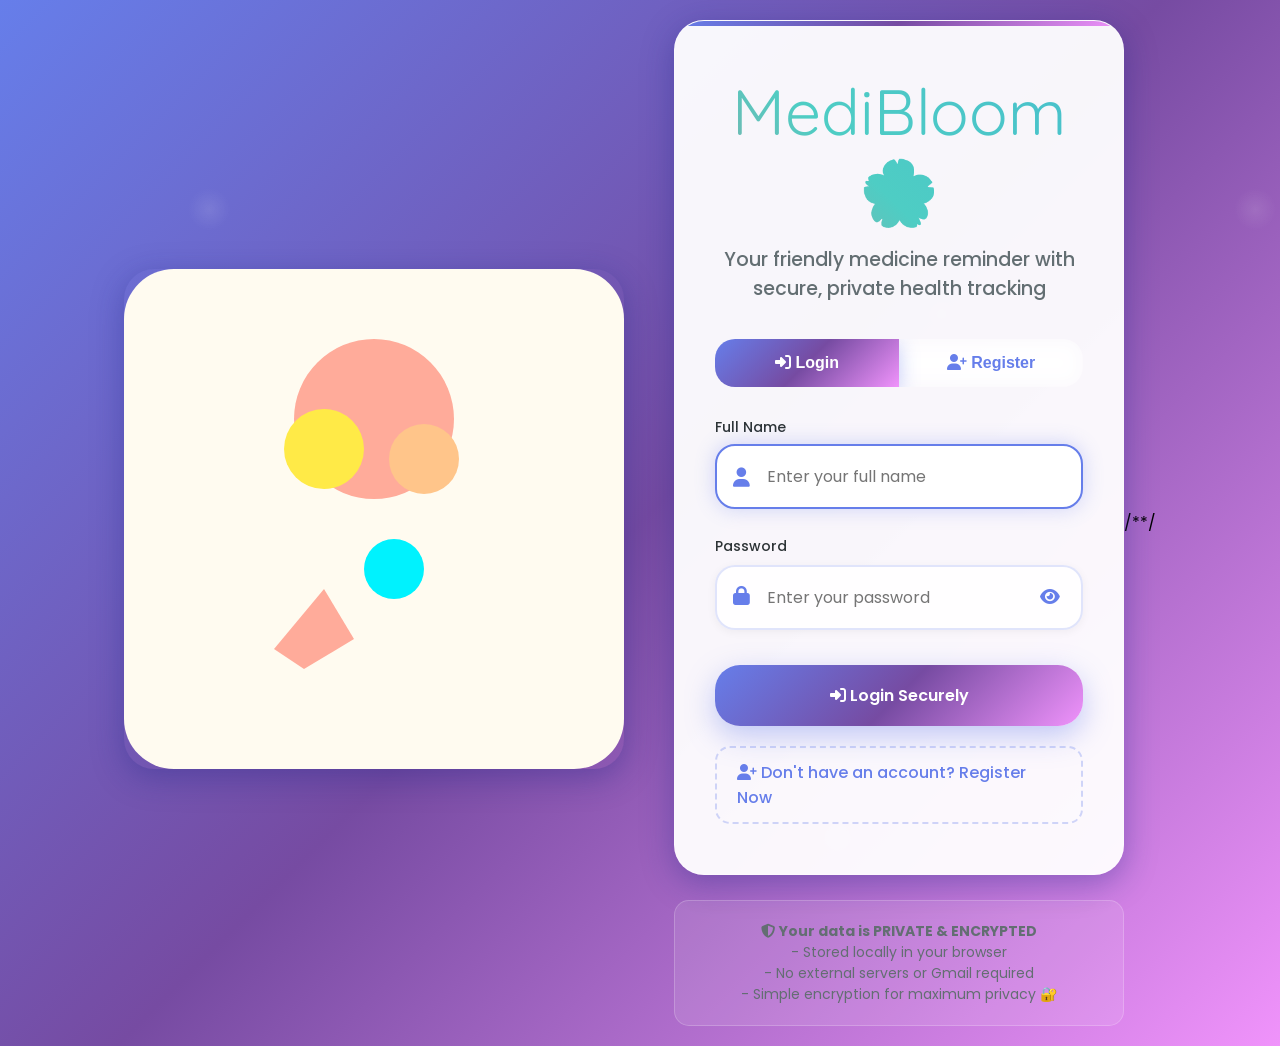
==== commit 67142685: "Update index.html" ====
--- a/index.html
+++ b/index.html
@@ -533,38 +533,6 @@
         const errorMessage = document.getElementById('errorMessage');
         const successMessage = document.getElementById('successMessage');
 
-        <!-- your login + dashboard code -->
-
-
-
-        function showDashboard() {
-              document.getElementById("loginPage").classList.remove("active");
-              document.getElementById("dashboardPage").classList.add("active");
-        }
-
-        function loginUser(e) {
-              e.preventDefault();
-
-              let name = document.getElementById("name").value;
-
-                     if (name === "") {
-                     alert("Enter name");
-                    return;
-                      }
-
-                  localStorage.setItem("userName", name);
-
-              showDashboard(); // 🔥 IMPORTANT
-        }
-
-        window.onload = function () {
-              let name = localStorage.getItem("userName");
-
-                      if (name) {
-            showDashboard();
-         }
-};
-
         // Tab Switching
         function switchTab(tab) {
             // Update tabs
@@ -804,5 +772,5 @@
     </script>
 </body>
 </html>
-<div class="login-page page active" id="loginPage"></div>
-<div class="container page" id="dashboardPage"></div>
+/*<div class="login-page page active" id="loginPage"></div>
+<div class="container page" id="dashboardPage"></div>*/
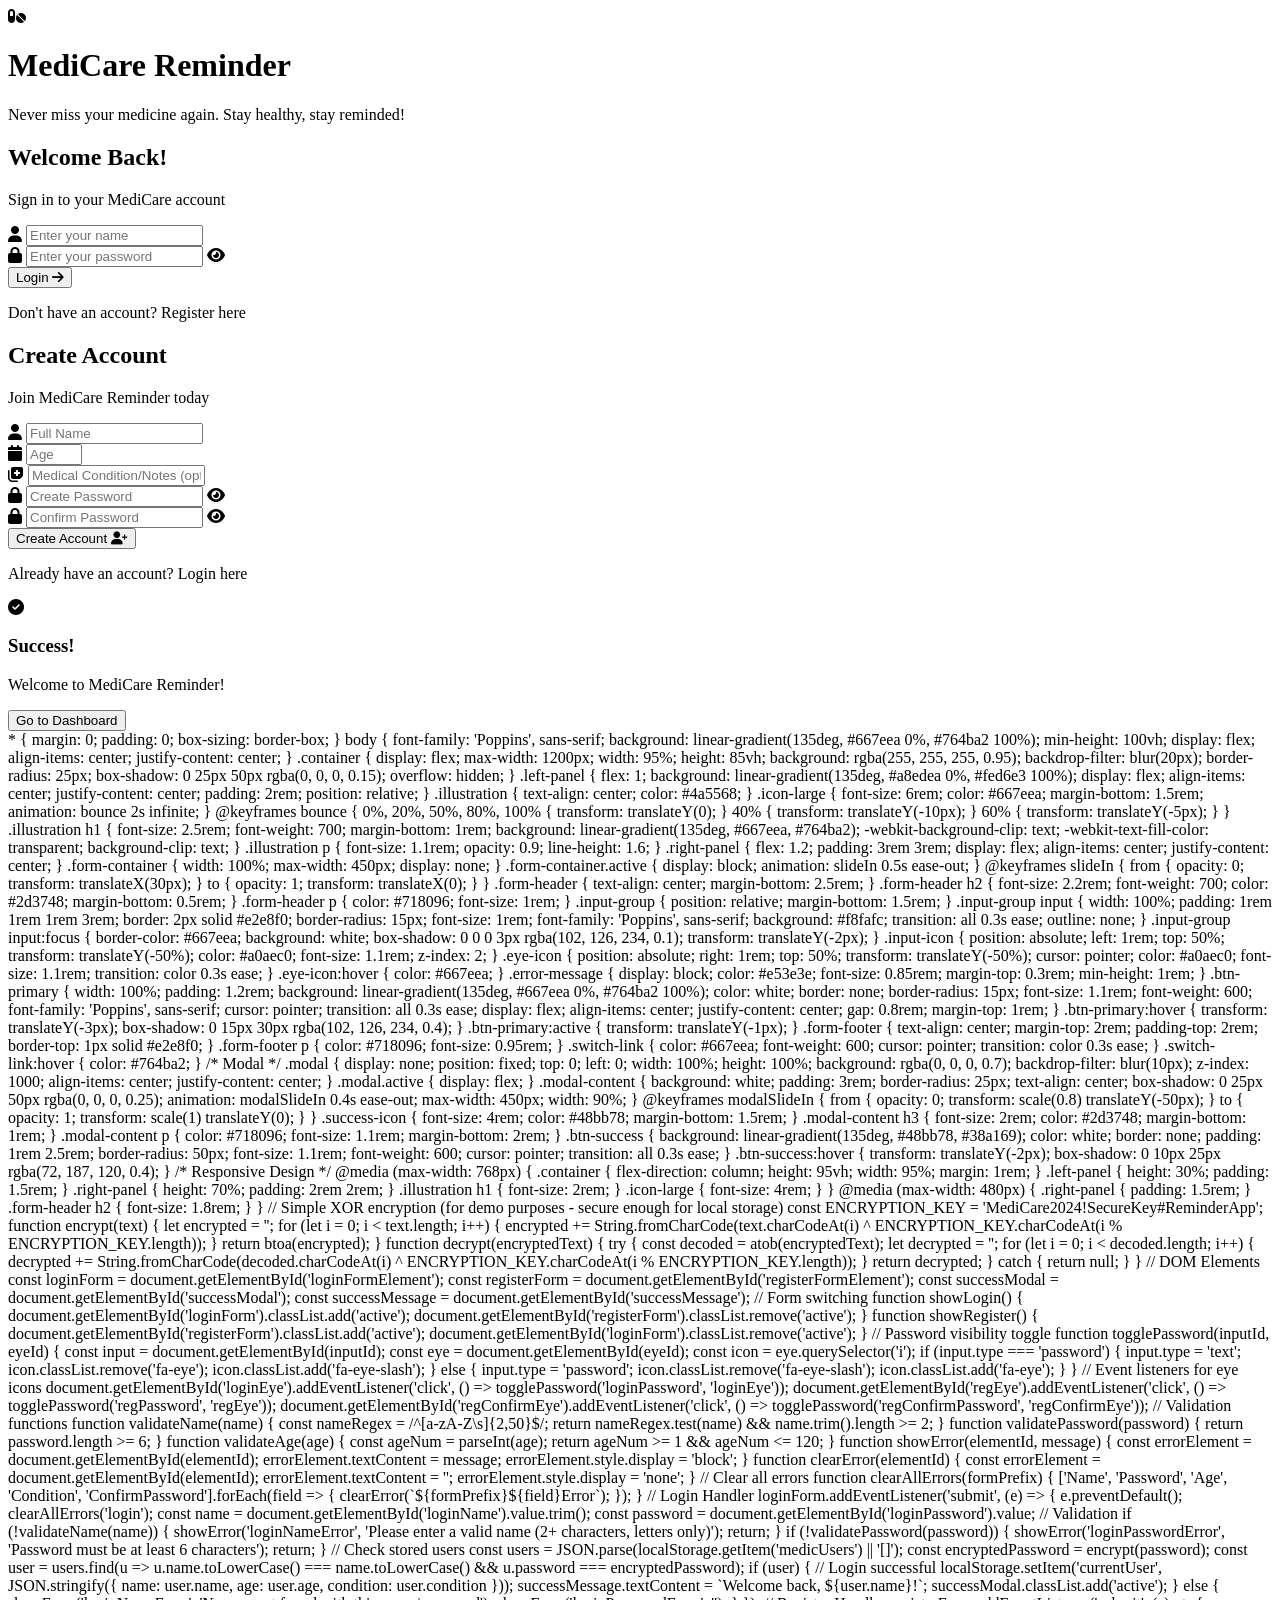
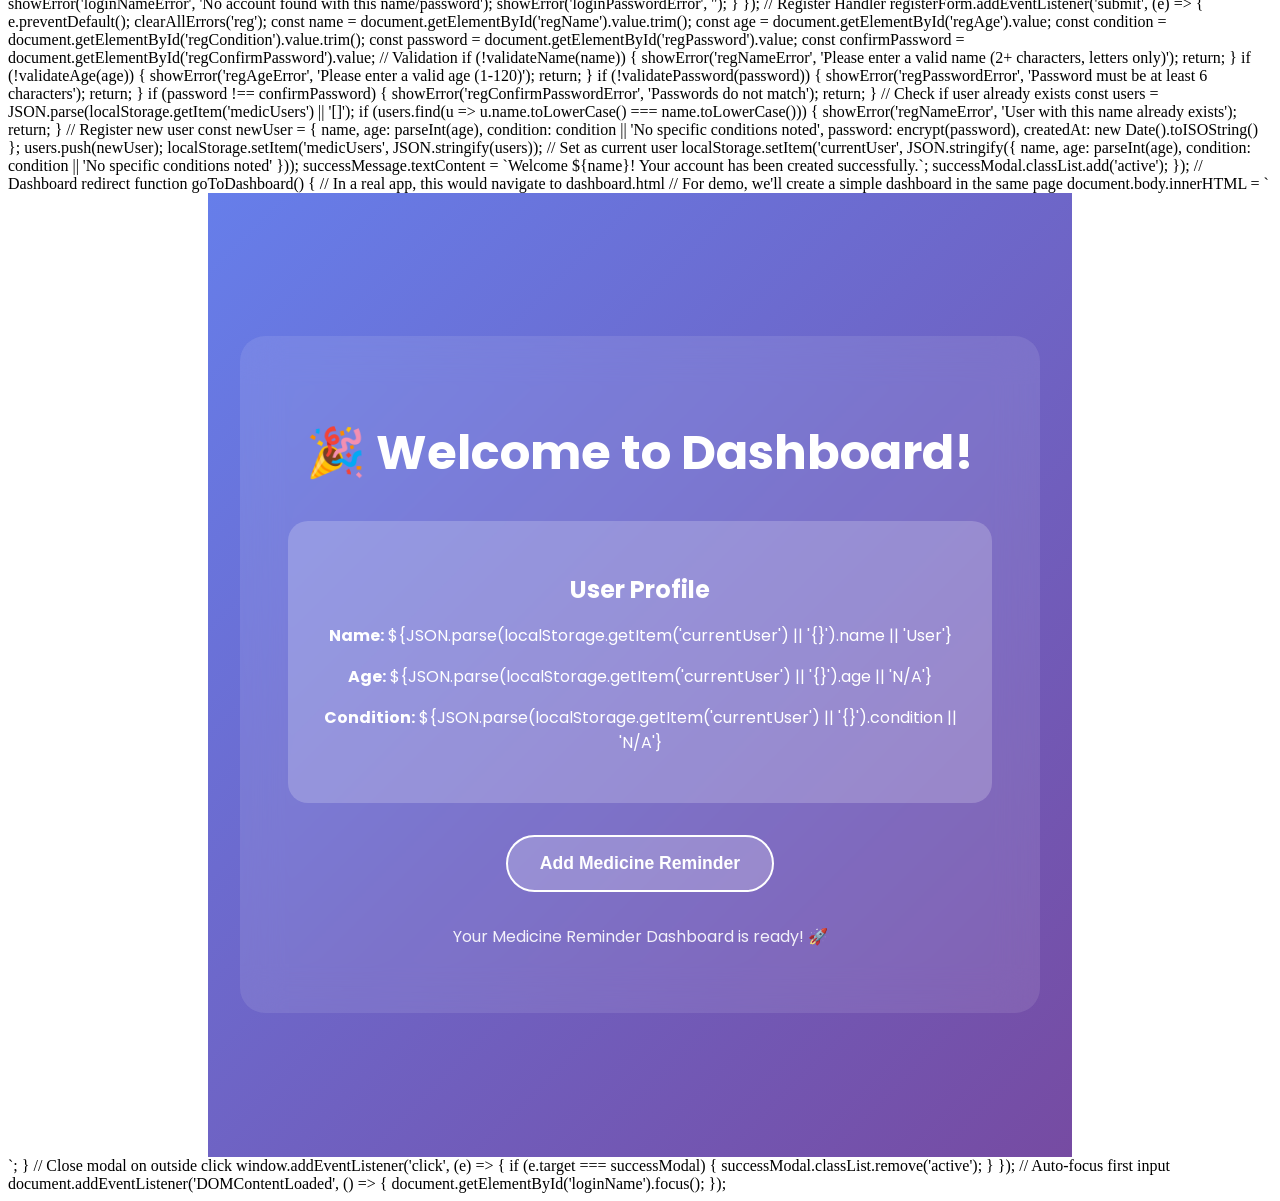
==== commit 2bec1439: "Update index.html" ====
--- a/index.html
+++ b/index.html
@@ -3,774 +3,694 @@
 <head>
     <meta charset="UTF-8">
     <meta name="viewport" content="width=device-width, initial-scale=1.0">
-    <title>MediBloom 🌸 - Login & Registration</title>
-    <link href="https://fonts.googleapis.com/css2?family=Poppins:wght@300;400;500;600;700&family=Quicksand:wght@400;500;600;700&display=swap" rel="stylesheet">
+    <title>MediCare Reminder - Login & Register</title>
+    <link rel="stylesheet" href="style.css">
+    <link href="https://fonts.googleapis.com/css2?family=Poppins:wght@300;400;500;600;700&display=swap" rel="stylesheet">
     <link rel="stylesheet" href="https://cdnjs.cloudflare.com/ajax/libs/font-awesome/6.4.0/css/all.min.css">
-    <style>
-        :root {
-            --primary-gradient: linear-gradient(135deg, #667eea 0%, #764ba2 50%, #f093fb 100%);
-            --success-gradient: linear-gradient(135deg, #4facfe 0%, #00f2fe 100%);
-            --warning-gradient: linear-gradient(135deg, #fa709a 0%, #fee140 100%);
-            --danger-gradient: linear-gradient(135deg, #ff6b6b 0%, #ee5a52 100%);
-            --soft-bg: rgba(255, 255, 255, 0.95);
-            --glass-bg: rgba(255, 255, 255, 0.25);
-            --shadow-soft: 0 8px 32px rgba(31, 38, 135, 0.37);
-            --shadow-glow: 0 0 20px rgba(102, 126, 234, 0.3);
-            --border-glass: 1px solid rgba(255, 255, 255, 0.2);
-        }
-
-        * {
-            margin: 0;
-            padding: 0;
-            box-sizing: border-box;
-        }
-
-        body {
-            font-family: 'Poppins', sans-serif;
-            background: var(--primary-gradient);
-            min-height: 100vh;
-            display: flex;
-            align-items: center;
-            justify-content: center;
-            padding: 20px;
-            position: relative;
-            overflow: hidden;
-        }
-
-        body::before {
-            content: '';
-            position: absolute;
-            top: 0;
-            left: 0;
-            right: 0;
-            bottom: 0;
-            background: url('data:image/svg+xml,<svg xmlns="http://www.w3.org/2000/svg" viewBox="0 0 100 100"><defs><radialGradient id="a" cx="50%" cy="50%" r="50%"><stop offset="0%" stop-color="%23ffffff" stop-opacity="0.1"/><stop offset="100%" stop-color="%23ffffff" stop-opacity="0"/></radialGradient></defs><circle cx="20" cy="20" r="2" fill="url(%23a)"/><circle cx="80" cy="80" r="1.5" fill="url(%23a)"/><circle cx="40" cy="70" r="1" fill="url(%23a)"/><circle cx="90" cy="30" r="1.2" fill="url(%23a)"/></svg>');
-            animation: float 20s ease-in-out infinite;
-            pointer-events: none;
-        }
-
-        @keyframes float {
-            0%, 100% { transform: translateY(0px) rotate(0deg); }
-            33% { transform: translateY(-20px) rotate(120deg); }
-            66% { transform: translateY(10px) rotate(240deg); }
-        }
-
-        .main-container {
-            display: flex;
-            max-width: 1000px;
-            width: 100%;
-            gap: 50px;
-            align-items: center;
-            position: relative;
-            z-index: 1;
-        }
-
-        /* Left Side - Illustration */
-        .illustration {
-            flex: 1;
-            max-width: 500px;
-            opacity: 0;
-            animation: slideInLeft 1s ease-out 0.5s forwards;
-        }
-
-        .illustration img {
-            width: 100%;
-            height: auto;
-            border-radius: 30px;
-            box-shadow: var(--shadow-soft);
-        }
-
-        /* Right Side - Form */
-        .form-container {
-            flex: 1;
-            max-width: 450px;
-            width: 100%;
-            opacity: 0;
-            animation: slideInRight 1s ease-out 0.3s forwards;
-        }
-
-        .form-card {
-            background: var(--soft-bg);
-            backdrop-filter: blur(25px);
-            border-radius: 30px;
-            padding: 50px 40px;
-            box-shadow: var(--shadow-soft);
-            border: var(--border-glass);
-            position: relative;
-            overflow: hidden;
-        }
-
-        .form-card::before {
-            content: '';
-            position: absolute;
-            top: 0;
-            left: 0;
-            right: 0;
-            height: 5px;
-            background: var(--primary-gradient);
-        }
-
-        .logo {
-            font-family: 'Quicksand', sans-serif;
-            font-size: clamp(2.5rem, 5vw, 4rem);
-            background: linear-gradient(45deg, #ff6b6b, #4ecdc4, #45b7d1, #667eea);
-            background-size: 300% 300%;
-            -webkit-background-clip: text;
-            -webkit-text-fill-color: transparent;
-            background-clip: text;
-            margin-bottom: 15px;
-            animation: gradientShift 3s ease infinite, glow 2s ease-in-out infinite alternate;
-            text-align: center;
-        }
-
-        @keyframes gradientShift {
-            0%, 100% { background-position: 0% 50%; }
-            50% { background-position: 100% 50%; }
-        }
-
-        @keyframes glow {
-            from { filter: drop-shadow(0 0 10px rgba(255, 107, 107, 0.5)); }
-            to { filter: drop-shadow(0 0 25px rgba(78, 205, 196, 0.7)); }
-        }
-
-        .tagline {
-            color: #636e72;
-            font-size: clamp(1rem, 2.5vw, 1.2rem);
-            margin-bottom: 35px;
-            text-align: center;
-            font-weight: 500;
-            line-height: 1.5;
-        }
-
-        .form-tabs {
-            display: flex;
-            margin-bottom: 30px;
-            background: rgba(255, 255, 255, 0.1);
-            border-radius: 20px;
-            overflow: hidden;
-            backdrop-filter: blur(10px);
-        }
-
-        .tab-btn {
-            flex: 1;
-            padding: 15px 20px;
-            border: none;
-            background: none;
-            color: #667eea;
-            font-weight: 600;
-            cursor: pointer;
-            transition: all 0.3s ease;
-            font-size: 16px;
-        }
-
-        .tab-btn.active {
-            background: var(--primary-gradient);
-            color: white;
-            box-shadow: 0 5px 20px rgba(102, 126, 234, 0.4);
-        }
-
-        .form-content {
-            display: none;
-        }
-
-        .form-content.active {
-            display: block;
-            animation: fadeInUp 0.4s ease-out;
-        }
-
-        @keyframes fadeInUp {
-            from { opacity: 0; transform: translateY(20px); }
-            to { opacity: 1; transform: translateY(0); }
-        }
-
-        @keyframes slideInLeft {
-            from { opacity: 0; transform: translateX(-50px); }
-            to { opacity: 1; transform: translateX(0); }
-        }
-
-        @keyframes slideInRight {
-            from { opacity: 0; transform: translateX(50px); }
-            to { opacity: 1; transform: translateX(0); }
-        }
-
-        .form-group {
-            position: relative;
-            margin-bottom: 25px;
-        }
-
-        .form-group label {
-            display: block;
-            margin-bottom: 8px;
-            color: #2d3436;
-            font-weight: 500;
-            font-size: 14px;
-        }
-
-        .form-input {
-            width: 100%;
-            padding: 18px 20px 18px 50px;
-            border: 2px solid rgba(102, 126, 234, 0.2);
-            border-radius: 20px;
-            font-size: 16px;
-            background: rgba(255, 255, 255, 0.9);
-            transition: all 0.3s ease;
-            font-family: inherit;
-            box-shadow: 0 2px 10px rgba(0,0,0,0.05);
-        }
-
-        .form-input:focus {
-            outline: none;
-            border-color: #667eea;
-            box-shadow: var(--shadow-glow);
-            transform: translateY(-2px);
-            background: white;
-        }
-
-        .input-icon {
-            position: absolute;
-            left: 18px;
-            top: 50%;
-            transform: translateY(-50%);
-            color: #667eea;
-            font-size: 1.2rem;
-            z-index: 2;
-        }
-
-        .password-container {
-            position: relative;
-        }
-
-        .toggle-password {
-            position: absolute;
-            right: 18px;
-            top: 50%;
-            transform: translateY(-50%);
-            background: none;
-            border: none;
-            color: #667eea;
-            cursor: pointer;
-            font-size: 1.1rem;
-            padding: 5px;
-        }
-
-        .btn-primary {
-            background: var(--primary-gradient);
-            color: white;
-            border: none;
-            padding: 18px 40px;
-            border-radius: 25px;
-            font-size: 16px;
-            font-weight: 600;
-            cursor: pointer;
-            width: 100%;
-            transition: all 0.3s ease;
-            box-shadow: 0 10px 30px rgba(102, 126, 234, 0.4);
-            font-family: inherit;
-            margin-top: 10px;
-        }
-
-        .btn-primary:hover:not(:disabled) {
-            transform: translateY(-3px);
-            box-shadow: 0 15px 40px rgba(102, 126, 234, 0.6);
-        }
-
-        .btn-primary:disabled {
-            opacity: 0.6;
-            cursor: not-allowed;
-            transform: none;
-        }
-
-        .btn-success {
-            background: var(--success-gradient);
-            box-shadow: 0 10px 30px rgba(79, 172, 254, 0.4);
-        }
-
-        .btn-success:hover:not(:disabled) {
-            box-shadow: 0 15px 40px rgba(79, 172, 254, 0.6);
-        }
-
-        .switch-tab {
-            background: rgba(255, 255, 255, 0.1);
-            border: 2px dashed rgba(102, 126, 234, 0.3);
-            color: #667eea;
-            margin-top: 20px;
-            padding: 12px 20px;
-            border-radius: 15px;
-            text-decoration: none;
-            display: inline-block;
-            transition: all 0.3s ease;
-            font-weight: 500;
-        }
-
-        .switch-tab:hover {
-            background: rgba(102, 126, 234, 0.1);
-            border-color: #667eea;
-            transform: translateY(-1px);
-        }
-
-        .privacy-note {
-            margin-top: 25px;
-            padding: 20px;
-            background: rgba(255, 255, 255, 0.1);
-            border-radius: 15px;
-            backdrop-filter: blur(10px);
-            text-align: center;
-            font-size: 14px;
-            color: #636e72;
-            border: var(--border-glass);
-        }
-
-        .error-message {
-            background: rgba(255, 107, 107, 0.2);
-            color: #e17055;
-            padding: 12px 20px;
-            border-radius: 15px;
-            margin-bottom: 20px;
-            border-left: 4px solid #ff6b6b;
-            display: none;
-            animation: shake 0.5s ease-in-out;
-        }
-
-        @keyframes shake {
-            0%, 100% { transform: translateX(0); }
-            25% { transform: translateX(-5px); }
-            75% { transform: translateX(5px); }
-        }
-
-        .success-message {
-            background: rgba(0, 184, 148, 0.2);
-            color: #00b894;
-            padding: 12px 20px;
-            border-radius: 15px;
-            margin-bottom: 20px;
-            border-left: 4px solid #00b894;
-            display: none;
-            animation: fadeInUp 0.5s ease-out;
-        }
-
-        .loading {
-            display: inline-block;
-            width: 20px;
-            height: 20px;
-            border: 3px solid rgba(255,255,255,0.3);
-            border-radius: 50%;
-            border-top-color: white;
-            animation: spin 1s ease-in-out infinite;
-        }
-
-        @keyframes spin {
-            to { transform: rotate(360deg); }
-        }
-
-        /* Responsive Design */
-        @media (max-width: 768px) {
-            .main-container {
-                flex-direction: column;
-                gap: 30px;
-                text-align: center;
-            }
-
-            .illustration {
-                max-width: 300px;
-            }
-
-            .form-card {
-                padding: 40px 25px;
-                margin: 0 10px;
-            }
-
-            .form-tabs {
-                margin-bottom: 25px;
-            }
-
-            .logo {
-                margin-bottom: 10px;
-            }
-        }
-
-        @media (max-width: 480px) {
-            body {
-                padding: 10px;
-            }
-
-            .form-card {
-                padding: 30px 20px;
-            }
-
-            .tagline {
-                font-size: 1rem;
-            }
-        }
-
-        /* Accessibility */
-        @media (prefers-reduced-motion: reduce) {
-            *, *::before, *::after {
-                animation-duration: 0.01ms !important;
-                animation-iteration-count: 1 !important;
-                transition-duration: 0.01ms !important;
-            }
-        }
-    </style>
 </head>
 <body>
-    <div class="main-container">
+    <div class="container">
         <!-- Left Side - Illustration -->
-        <div class="illustration">
-            <img src="[data-uri]" alt="Medicine Illustration">
+        <div class="left-panel">
+            <div class="illustration">
+                <i class="fas fa-pills icon-large"></i>
+                <h1>MediCare Reminder</h1>
+                <p>Never miss your medicine again. Stay healthy, stay reminded!</p>
+            </div>
         </div>
 
-        <!-- Right Side - Form -->
-        <div class="form-container">
-            <div class="form-card">
-                <div class="logo">MediBloom 🌸</div>
-                <p class="tagline">
-                    Your friendly medicine reminder with secure, private health tracking
-                </p>
-
-                <!-- Error/Success Messages -->
-                <div class="error-message" id="errorMessage"></div>
-                <div class="success-message" id="successMessage"></div>
-
-                <!-- Form Tabs -->
-                <div class="form-tabs">
-                    <button class="tab-btn active" onclick="switchTab('login')">
-                        <i class="fas fa-sign-in-alt"></i> Login
+        <!-- Right Side - Forms -->
+        <div class="right-panel">
+            <!-- Login Form -->
+            <div class="form-container active" id="loginForm">
+                <div class="form-header">
+                    <h2>Welcome Back!</h2>
+                    <p>Sign in to your MediCare account</p>
+                </div>
+                
+                <form id="loginFormElement">
+                    <div class="input-group">
+                        <i class="fas fa-user input-icon"></i>
+                        <input type="text" id="loginName" placeholder="Enter your name" required>
+                        <span class="error-message" id="loginNameError"></span>
+                    </div>
+                    
+                    <div class="input-group">
+                        <i class="fas fa-lock input-icon"></i>
+                        <input type="password" id="loginPassword" placeholder="Enter your password" required>
+                        <span class="eye-icon" id="loginEye">
+                            <i class="fas fa-eye"></i>
+                        </span>
+                        <span class="error-message" id="loginPasswordError"></span>
+                    </div>
+                    
+                    <button type="submit" class="btn-primary">
+                        <span>Login</span>
+                        <i class="fas fa-arrow-right"></i>
                     </button>
-                    <button class="tab-btn" onclick="switchTab('register')">
-                        <i class="fas fa-user-plus"></i> Register
-                    </button>
-                </div>
-
-                <!-- Login Form -->
-                <div class="form-content active" id="loginFormContent">
-                    <form id="loginForm">
-                        <div class="form-group">
-                            <label for="loginName">Full Name</label>
-                            <div class="password-container">
-                                <i class="fas fa-user input-icon"></i>
-                                <input type="text" class="form-input" id="loginName" placeholder="Enter your full name" required>
-                            </div>
-                        </div>
-                        
-                        <div class="form-group">
-                            <label for="loginPassword">Password</label>
-                            <div class="password-container">
-                                <i class="fas fa-lock input-icon"></i>
-                                <input type="password" class="form-input" id="loginPassword" placeholder="Enter your password" required>
-                                <button type="button" class="toggle-password" onclick="togglePassword('loginPassword')">
-                                    <i class="fas fa-eye"></i>
-                                </button>
-                            </div>
-                        </div>
-                        
-                        <button type="submit" class="btn-primary">
-                            <span id="loginBtnText"><i class="fas fa-sign-in-alt"></i> Login Securely</span>
-                            <span id="loginLoading" class="loading" style="display: none;"></span>
-                        </button>
-                    </form>
-                    <a href="#" class="switch-tab" onclick="switchTab('register')">
-                        <i class="fas fa-user-plus"></i> Don't have an account? Register Now
-                    </a>
-                </div>
-
-                <!-- Register Form -->
-                <div class="form-content" id="registerFormContent">
-                    <form id="registerForm">
-                        <div class="form-group">
-                            <label for="registerName">Full Name</label>
-                            <div class="password-container">
-                                <i class="fas fa-user input-icon"></i>
-                                <input type="text" class="form-input" id="registerName" placeholder="Enter your full name" required>
-                            </div>
-                        </div>
-                        
-                        <div class="form-group">
-                            <label for="registerHealth">Health Details</label>
-                            <div class="password-container">
-                                <i class="fas fa-heartbeat input-icon"></i>
-                                <input type="text" class="form-input" id="registerHealth" placeholder="Age, conditions, notes (e.g., 65, Diabetes, BP)" required>
-                            </div>
-                        </div>
-                        
-                        <div class="form-group">
-                            <label for="registerPassword">Create Password</label>
-                            <div class="password-container">
-                                <i class="fas fa-lock input-icon"></i>
-                                <input type="password" class="form-input" id="registerPassword" placeholder="Create a secure password" required>
-                                <button type="button" class="toggle-password" onclick="togglePassword('registerPassword')">
-                                    <i class="fas fa-eye"></i>
-                                </button>
-                            </div>
-                        </div>
-                        
-                        <button type="submit" class="btn-primary btn-success">
-                            <span id="registerBtnText"><i class="fas fa-user-plus"></i> Create Account</span>
-                            <span id="registerLoading" class="loading" style="display: none;"></span>
-                        </button>
-                    </form>
-                    <a href="#" class="switch-tab" onclick="switchTab('login')">
-                        <i class="fas fa-sign-in-alt"></i> Already have an account? Login
-                    </a>
+                </form>
+
+                <div class="form-footer">
+                    <p>Don't have an account? <span class="switch-link" onclick="showRegister()">Register here</span></p>
                 </div>
             </div>
 
-            <!-- Privacy Note -->
-            <div class="privacy-note">
-                <i class="fas fa-shield-alt"></i>
-                <strong>Your data is PRIVATE & ENCRYPTED</strong><br>
-                - Stored locally in your browser<br>
-                - No external servers or Gmail required<br>
-                - Simple encryption for maximum privacy 🔐
+            <!-- Register Form -->
+            <div class="form-container" id="registerForm">
+                <div class="form-header">
+                    <h2>Create Account</h2>
+                    <p>Join MediCare Reminder today</p>
+                </div>
+                
+                <form id="registerFormElement">
+                    <div class="input-group">
+                        <i class="fas fa-user input-icon"></i>
+                        <input type="text" id="regName" placeholder="Full Name" required>
+                        <span class="error-message" id="regNameError"></span>
+                    </div>
+                    
+                    <div class="input-group">
+                        <i class="fas fa-calendar input-icon"></i>
+                        <input type="number" id="regAge" placeholder="Age" min="1" max="120" required>
+                        <span class="error-message" id="regAgeError"></span>
+                    </div>
+                    
+                    <div class="input-group">
+                        <i class="fas fa-notes-medical input-icon"></i>
+                        <input type="text" id="regCondition" placeholder="Medical Condition/Notes (optional)">
+                        <span class="error-message" id="regConditionError"></span>
+                    </div>
+                    
+                    <div class="input-group">
+                        <i class="fas fa-lock input-icon"></i>
+                        <input type="password" id="regPassword" placeholder="Create Password" required>
+                        <span class="eye-icon" id="regEye">
+                            <i class="fas fa-eye"></i>
+                        </span>
+                        <span class="error-message" id="regPasswordError"></span>
+                    </div>
+                    
+                    <div class="input-group">
+                        <i class="fas fa-lock input-icon"></i>
+                        <input type="password" id="regConfirmPassword" placeholder="Confirm Password" required>
+                        <span class="eye-icon" id="regConfirmEye">
+                            <i class="fas fa-eye"></i>
+                        </span>
+                        <span class="error-message" id="regConfirmPasswordError"></span>
+                    </div>
+                    
+                    <button type="submit" class="btn-primary">
+                        <span>Create Account</span>
+                        <i class="fas fa-user-plus"></i>
+                    </button>
+                </form>
+
+                <div class="form-footer">
+                    <p>Already have an account? <span class="switch-link" onclick="showLogin()">Login here</span></p>
+                </div>
             </div>
         </div>
     </div>
 
-    <script>
-        // Simple Encryption Key (Production would use stronger crypto)
-        const ENCRYPTION_KEY = 'MediBloomSecure2024!@#K3yV1.0';
-
-        // DOM Elements
-        const errorMessage = document.getElementById('errorMessage');
-        const successMessage = document.getElementById('successMessage');
-
-        // Tab Switching
-        function switchTab(tab) {
-            // Update tabs
-            document.querySelectorAll('.tab-btn').forEach(btn => btn.classList.remove('active'));
-            event.target.classList.add('active');
-            
-            // Show correct form
-            document.querySelectorAll('.form-content').forEach(content => content.classList.remove('active'));
-            document.getElementById(tab === 'login' ? 'loginFormContent' : 'registerFormContent').classList.add('active');
-            
-            // Clear messages
-            clearMessages();
-        }
-
-        // Password Toggle
-        function togglePassword(inputId) {
-            const input = document.getElementById(inputId);
-            const icon = input.nextElementSibling.querySelector('i');
-            
-            if (input.type === 'password') {
-                input.type = 'text';
-                icon.classList.remove('fa-eye');
-                icon.classList.add('fa-eye-slash');
-            } else {
-                input.type = 'password';
-                icon.classList.remove('fa-eye-slash');
-                icon.classList.add('fa-eye');
-            }
-        }
-
-        // Message Functions
-        function showError(message) {
-            errorMessage.textContent = message;
-            errorMessage.style.display = 'block';
-            successMessage.style.display = 'none';
-        }
-
-        function showSuccess(message) {
-            successMessage.textContent = message;
-            successMessage.style.display = 'block';
-            errorMessage.style.display = 'none';
-        }
-
-        function clearMessages() {
-            errorMessage.style.display = 'none';
-            successMessage.style.display = 'none';
-        }
-
-        // Simple Encryption/Decryption
-        function encrypt(data) {
-            try {
-                const str = JSON.stringify(data);
-                let result = '';
-                for (let i = 0; i < str.length; i++) {
-                    result += String.fromCharCode(str.charCodeAt(i) ^ ENCRYPTION_KEY.charCodeAt(i % ENCRYPTION_KEY.length));
-                }
-                return btoa(encodeURIComponent(result));
-            } catch (e) {
-                console.error('Encryption failed:', e);
-                return null;
-            }
-        }
-
-        function decrypt(encrypted) {
-            try {
-                const decoded = decodeURIComponent(atob(encrypted));
-                let result = '';
-                for (let i = 0; i < decoded.length; i++) {
-                    result += String.fromCharCode(decoded.charCodeAt(i) ^ ENCRYPTION_KEY.charCodeAt(i % ENCRYPTION_KEY.length));
-                }
-                return JSON.parse(result);
-            } catch (e) {
-                console.error('Decryption failed:', e);
-                return null;
-            }
-        }
-
-        // Form Validation
-        function validateName(name) {
-            const trimmed = name.trim();
-            return trimmed.length >= 2 && trimmed.length <= 50 && /^[a-zA-Z\s]+$/.test(trimmed);
-        }
-
-        function validatePassword(password) {
-            return password.length >= 6 && password.length <= 50;
-        }
-
-        function validateHealthDetails(details) {
-            const trimmed = details.trim();
-            return trimmed.length >= 5 && trimmed.length <= 200;
-        }
-
-        // Login Handler
-        document.getElementById('loginForm').addEventListener('submit', function(e) {
-            e.preventDefault();
-            
-            const name = document.getElementById('loginName').value;
-            const password = document.getElementById('loginPassword').value;
-            
-            // Validation
-            if (!validateName(name)) {
-                showError('Please enter a valid name (2-50 characters, letters only)');
-                return;
-            }
-            
-            if (!validatePassword(password)) {
-                showError('Password must be 6-50 characters long');
-                return;
-            }
-            
-            // Show loading
-            const btnText = document.getElementById('loginBtnText');
-            const loading = document.getElementById('loginLoading');
-            btnText.style.display = 'none';
-            loading.style.display = 'inline-block';
-            
-            // Check user exists
-            const userKey = `medi_bloom_${name.toLowerCase().replace(/\s+/g, '_')}`;
-            const encryptedUser = localStorage.getItem(userKey);
-            
-            setTimeout(() => {
-                if (encryptedUser) {
-                    const userData = decrypt(encryptedUser);
-                    if (userData && userData.password === password) {
-                        // Successful login
-                        showSuccess('Login successful! Redirecting to dashboard...');
-                        setTimeout(() => {
-                            // Store user session and redirect
-                            sessionStorage.setItem('currentUser', userKey);
-                            window.location.href = 'dashboard.html'; // Or show dashboard
-                        }, 1500);
-                    } else {
-                        showError('Invalid name or password!');
-                    }
-                } else {
-                    showError('No account found with this name!');
-                }
-                
-                // Reset button
-                btnText.style.display = 'inline';
-                loading.style.display = 'none';
-            }, 1000);
-        });
-
-        // Register Handler
-        document.getElementById('registerForm').addEventListener('submit', function(e) {
-            e.preventDefault();
-            
-            const name = document.getElementById('registerName').value;
-            const healthDetails = document.getElementById('registerHealth').value;
-            const password = document.getElementById('registerPassword').value;
-            
-            // Validation
-            if (!validateName(name)) {
-                showError('Please enter a valid name (2-50 characters, letters only)');
-                return;
-            }
-            
-            if (!validateHealthDetails(healthDetails)) {
-                showError('Health details must be 5-200 characters');
-                return;
-            }
-            
-            if (!validatePassword(password)) {
-                showError('Password must be 6-50 characters long');
-                return;
-            }
-            
-            // Show loading
-            const btnText = document.getElementById('registerBtnText');
-            const loading = document.getElementById('registerLoading');
-            btnText.style.display = 'none';
-            loading.style.display = 'inline-block';
-            
-            // Check if user already exists
-            const userKey = `medi_bloom_${name.toLowerCase().replace(/\s+/g, '_')}`;
-            const existingUser = localStorage.getItem(userKey);
-            
-            setTimeout(() => {
-                if (existingUser) {
-                    showError('Account with this name already exists! Please login or use different name.');
-                } else {
-                    // Create new user
-                    const newUser = {
-                        name: name.trim(),
-                        healthDetails: healthDetails.trim(),
-                        password: password,
-                        created: new Date().toISOString(),
-                        medicines: [],
-                        history: []
-                    };
-                    
-                    // Encrypt and save
-                    const encryptedUser = encrypt(newUser);
-                    if (encryptedUser) {
-                        localStorage.setItem(userKey, encryptedUser);
-                        
-                        // Success
-                        showSuccess('Account created successfully! Redirecting to dashboard...');
-                        sessionStorage.setItem('currentUser', userKey);
-                        
-                        setTimeout(() => {
-                            window.location.href = 'dashboard.html'; // Or show dashboard
-                        }, 1500);
-                    } else {
-                        showError('Registration failed. Please try again.');
-                    }
-                }
-                
-                // Reset button
-                btnText.style.display = 'inline';
-                loading.style.display = 'none';
-            }, 1200);
-        });
-
-        // Enter key support
-        document.addEventListener('keypress', function(e) {
-            if (e.key === 'Enter') {
-                const activeForm = document.querySelector('.form-content.active form');
-                if (activeForm) {
-                    activeForm.dispatchEvent(new Event('submit'));
-                }
-            }
-        });
-
-        // Auto-focus first input
-        document.addEventListener('DOMContentLoaded', function() {
-            document.getElementById('loginName')?.focus();
-        });
-
-        // Form input validation feedback
-        document.querySelectorAll('.form-input').forEach(input => {
-            input.addEventListener('input', function() {
-                this.style.borderColor = this.checkValidity() ? 'rgba(102, 126, 234, 0.3)' : '#ff6b6b';
-            });
-        });
-    </script>
+    <!-- Success Modal -->
+    <div class="modal" id="successModal">
+        <div class="modal-content">
+            <i class="fas fa-check-circle success-icon"></i>
+            <h3>Success!</h3>
+            <p id="successMessage">Welcome to MediCare Reminder!</p>
+            <button class="btn-success" onclick="goToDashboard()">Go to Dashboard</button>
+        </div>
+    </div>
+
+    <script src="script.js"></script>
 </body>
 </html>
-/*<div class="login-page page active" id="loginPage"></div>
-<div class="container page" id="dashboardPage"></div>*/
+* {
+    margin: 0;
+    padding: 0;
+    box-sizing: border-box;
+}
+
+body {
+    font-family: 'Poppins', sans-serif;
+    background: linear-gradient(135deg, #667eea 0%, #764ba2 100%);
+    min-height: 100vh;
+    display: flex;
+    align-items: center;
+    justify-content: center;
+}
+
+.container {
+    display: flex;
+    max-width: 1200px;
+    width: 95%;
+    height: 85vh;
+    background: rgba(255, 255, 255, 0.95);
+    backdrop-filter: blur(20px);
+    border-radius: 25px;
+    box-shadow: 0 25px 50px rgba(0, 0, 0, 0.15);
+    overflow: hidden;
+}
+
+.left-panel {
+    flex: 1;
+    background: linear-gradient(135deg, #a8edea 0%, #fed6e3 100%);
+    display: flex;
+    align-items: center;
+    justify-content: center;
+    padding: 2rem;
+    position: relative;
+}
+
+.illustration {
+    text-align: center;
+    color: #4a5568;
+}
+
+.icon-large {
+    font-size: 6rem;
+    color: #667eea;
+    margin-bottom: 1.5rem;
+    animation: bounce 2s infinite;
+}
+
+@keyframes bounce {
+    0%, 20%, 50%, 80%, 100% { transform: translateY(0); }
+    40% { transform: translateY(-10px); }
+    60% { transform: translateY(-5px); }
+}
+
+.illustration h1 {
+    font-size: 2.5rem;
+    font-weight: 700;
+    margin-bottom: 1rem;
+    background: linear-gradient(135deg, #667eea, #764ba2);
+    -webkit-background-clip: text;
+    -webkit-text-fill-color: transparent;
+    background-clip: text;
+}
+
+.illustration p {
+    font-size: 1.1rem;
+    opacity: 0.9;
+    line-height: 1.6;
+}
+
+.right-panel {
+    flex: 1.2;
+    padding: 3rem 3rem;
+    display: flex;
+    align-items: center;
+    justify-content: center;
+}
+
+.form-container {
+    width: 100%;
+    max-width: 450px;
+    display: none;
+}
+
+.form-container.active {
+    display: block;
+    animation: slideIn 0.5s ease-out;
+}
+
+@keyframes slideIn {
+    from {
+        opacity: 0;
+        transform: translateX(30px);
+    }
+    to {
+        opacity: 1;
+        transform: translateX(0);
+    }
+}
+
+.form-header {
+    text-align: center;
+    margin-bottom: 2.5rem;
+}
+
+.form-header h2 {
+    font-size: 2.2rem;
+    font-weight: 700;
+    color: #2d3748;
+    margin-bottom: 0.5rem;
+}
+
+.form-header p {
+    color: #718096;
+    font-size: 1rem;
+}
+
+.input-group {
+    position: relative;
+    margin-bottom: 1.5rem;
+}
+
+.input-group input {
+    width: 100%;
+    padding: 1rem 1rem 1rem 3rem;
+    border: 2px solid #e2e8f0;
+    border-radius: 15px;
+    font-size: 1rem;
+    font-family: 'Poppins', sans-serif;
+    background: #f8fafc;
+    transition: all 0.3s ease;
+    outline: none;
+}
+
+.input-group input:focus {
+    border-color: #667eea;
+    background: white;
+    box-shadow: 0 0 0 3px rgba(102, 126, 234, 0.1);
+    transform: translateY(-2px);
+}
+
+.input-icon {
+    position: absolute;
+    left: 1rem;
+    top: 50%;
+    transform: translateY(-50%);
+    color: #a0aec0;
+    font-size: 1.1rem;
+    z-index: 2;
+}
+
+.eye-icon {
+    position: absolute;
+    right: 1rem;
+    top: 50%;
+    transform: translateY(-50%);
+    cursor: pointer;
+    color: #a0aec0;
+    font-size: 1.1rem;
+    transition: color 0.3s ease;
+}
+
+.eye-icon:hover {
+    color: #667eea;
+}
+
+.error-message {
+    display: block;
+    color: #e53e3e;
+    font-size: 0.85rem;
+    margin-top: 0.3rem;
+    min-height: 1rem;
+}
+
+.btn-primary {
+    width: 100%;
+    padding: 1.2rem;
+    background: linear-gradient(135deg, #667eea 0%, #764ba2 100%);
+    color: white;
+    border: none;
+    border-radius: 15px;
+    font-size: 1.1rem;
+    font-weight: 600;
+    font-family: 'Poppins', sans-serif;
+    cursor: pointer;
+    transition: all 0.3s ease;
+    display: flex;
+    align-items: center;
+    justify-content: center;
+    gap: 0.8rem;
+    margin-top: 1rem;
+}
+
+.btn-primary:hover {
+    transform: translateY(-3px);
+    box-shadow: 0 15px 30px rgba(102, 126, 234, 0.4);
+}
+
+.btn-primary:active {
+    transform: translateY(-1px);
+}
+
+.form-footer {
+    text-align: center;
+    margin-top: 2rem;
+    padding-top: 2rem;
+    border-top: 1px solid #e2e8f0;
+}
+
+.form-footer p {
+    color: #718096;
+    font-size: 0.95rem;
+}
+
+.switch-link {
+    color: #667eea;
+    font-weight: 600;
+    cursor: pointer;
+    transition: color 0.3s ease;
+}
+
+.switch-link:hover {
+    color: #764ba2;
+}
+
+/* Modal */
+.modal {
+    display: none;
+    position: fixed;
+    top: 0;
+    left: 0;
+    width: 100%;
+    height: 100%;
+    background: rgba(0, 0, 0, 0.7);
+    backdrop-filter: blur(10px);
+    z-index: 1000;
+    align-items: center;
+    justify-content: center;
+}
+
+.modal.active {
+    display: flex;
+}
+
+.modal-content {
+    background: white;
+    padding: 3rem;
+    border-radius: 25px;
+    text-align: center;
+    box-shadow: 0 25px 50px rgba(0, 0, 0, 0.25);
+    animation: modalSlideIn 0.4s ease-out;
+    max-width: 450px;
+    width: 90%;
+}
+
+@keyframes modalSlideIn {
+    from {
+        opacity: 0;
+        transform: scale(0.8) translateY(-50px);
+    }
+    to {
+        opacity: 1;
+        transform: scale(1) translateY(0);
+    }
+}
+
+.success-icon {
+    font-size: 4rem;
+    color: #48bb78;
+    margin-bottom: 1.5rem;
+}
+
+.modal-content h3 {
+    font-size: 2rem;
+    color: #2d3748;
+    margin-bottom: 1rem;
+}
+
+.modal-content p {
+    color: #718096;
+    font-size: 1.1rem;
+    margin-bottom: 2rem;
+}
+
+.btn-success {
+    background: linear-gradient(135deg, #48bb78, #38a169);
+    color: white;
+    border: none;
+    padding: 1rem 2.5rem;
+    border-radius: 50px;
+    font-size: 1.1rem;
+    font-weight: 600;
+    cursor: pointer;
+    transition: all 0.3s ease;
+}
+
+.btn-success:hover {
+    transform: translateY(-2px);
+    box-shadow: 0 10px 25px rgba(72, 187, 120, 0.4);
+}
+
+/* Responsive Design */
+@media (max-width: 768px) {
+    .container {
+        flex-direction: column;
+        height: 95vh;
+        width: 95%;
+        margin: 1rem;
+    }
+    
+    .left-panel {
+        height: 30%;
+        padding: 1.5rem;
+    }
+    
+    .right-panel {
+        height: 70%;
+        padding: 2rem 2rem;
+    }
+    
+    .illustration h1 {
+        font-size: 2rem;
+    }
+    
+    .icon-large {
+        font-size: 4rem;
+    }
+}
+
+@media (max-width: 480px) {
+    .right-panel {
+        padding: 1.5rem;
+    }
+    
+    .form-header h2 {
+        font-size: 1.8rem;
+    }
+}
+// Simple XOR encryption (for demo purposes - secure enough for local storage)
+const ENCRYPTION_KEY = 'MediCare2024!SecureKey#ReminderApp';
+function encrypt(text) {
+    let encrypted = '';
+    for (let i = 0; i < text.length; i++) {
+        encrypted += String.fromCharCode(text.charCodeAt(i) ^ ENCRYPTION_KEY.charCodeAt(i % ENCRYPTION_KEY.length));
+    }
+    return btoa(encrypted);
+}
+
+function decrypt(encryptedText) {
+    try {
+        const decoded = atob(encryptedText);
+        let decrypted = '';
+        for (let i = 0; i < decoded.length; i++) {
+            decrypted += String.fromCharCode(decoded.charCodeAt(i) ^ ENCRYPTION_KEY.charCodeAt(i % ENCRYPTION_KEY.length));
+        }
+        return decrypted;
+    } catch {
+        return null;
+    }
+}
+
+// DOM Elements
+const loginForm = document.getElementById('loginFormElement');
+const registerForm = document.getElementById('registerFormElement');
+const successModal = document.getElementById('successModal');
+const successMessage = document.getElementById('successMessage');
+
+// Form switching
+function showLogin() {
+    document.getElementById('loginForm').classList.add('active');
+    document.getElementById('registerForm').classList.remove('active');
+}
+
+function showRegister() {
+    document.getElementById('registerForm').classList.add('active');
+    document.getElementById('loginForm').classList.remove('active');
+}
+
+// Password visibility toggle
+function togglePassword(inputId, eyeId) {
+    const input = document.getElementById(inputId);
+    const eye = document.getElementById(eyeId);
+    const icon = eye.querySelector('i');
+    
+    if (input.type === 'password') {
+        input.type = 'text';
+        icon.classList.remove('fa-eye');
+        icon.classList.add('fa-eye-slash');
+    } else {
+        input.type = 'password';
+        icon.classList.remove('fa-eye-slash');
+        icon.classList.add('fa-eye');
+    }
+}
+
+// Event listeners for eye icons
+document.getElementById('loginEye').addEventListener('click', () => togglePassword('loginPassword', 'loginEye'));
+document.getElementById('regEye').addEventListener('click', () => togglePassword('regPassword', 'regEye'));
+document.getElementById('regConfirmEye').addEventListener('click', () => togglePassword('regConfirmPassword', 'regConfirmEye'));
+
+// Validation functions
+function validateName(name) {
+    const nameRegex = /^[a-zA-Z\s]{2,50}$/;
+    return nameRegex.test(name) && name.trim().length >= 2;
+}
+
+function validatePassword(password) {
+    return password.length >= 6;
+}
+
+function validateAge(age) {
+    const ageNum = parseInt(age);
+    return ageNum >= 1 && ageNum <= 120;
+}
+
+function showError(elementId, message) {
+    const errorElement = document.getElementById(elementId);
+    errorElement.textContent = message;
+    errorElement.style.display = 'block';
+}
+
+function clearError(elementId) {
+    const errorElement = document.getElementById(elementId);
+    errorElement.textContent = '';
+    errorElement.style.display = 'none';
+}
+
+// Clear all errors
+function clearAllErrors(formPrefix) {
+    ['Name', 'Password', 'Age', 'Condition', 'ConfirmPassword'].forEach(field => {
+        clearError(`${formPrefix}${field}Error`);
+    });
+}
+
+// Login Handler
+loginForm.addEventListener('submit', (e) => {
+    e.preventDefault();
+    clearAllErrors('login');
+    
+    const name = document.getElementById('loginName').value.trim();
+    const password = document.getElementById('loginPassword').value;
+    
+    // Validation
+    if (!validateName(name)) {
+        showError('loginNameError', 'Please enter a valid name (2+ characters, letters only)');
+        return;
+    }
+    
+    if (!validatePassword(password)) {
+        showError('loginPasswordError', 'Password must be at least 6 characters');
+        return;
+    }
+    
+    // Check stored users
+    const users = JSON.parse(localStorage.getItem('medicUsers') || '[]');
+    const encryptedPassword = encrypt(password);
+    
+    const user = users.find(u => u.name.toLowerCase() === name.toLowerCase() && u.password === encryptedPassword);
+    
+    if (user) {
+        // Login successful
+        localStorage.setItem('currentUser', JSON.stringify({
+            name: user.name,
+            age: user.age,
+            condition: user.condition
+        }));
+        successMessage.textContent = `Welcome back, ${user.name}!`;
+        successModal.classList.add('active');
+    } else {
+        showError('loginNameError', 'No account found with this name/password');
+        showError('loginPasswordError', '');
+    }
+});
+
+// Register Handler
+registerForm.addEventListener('submit', (e) => {
+    e.preventDefault();
+    clearAllErrors('reg');
+    
+    const name = document.getElementById('regName').value.trim();
+    const age = document.getElementById('regAge').value;
+    const condition = document.getElementById('regCondition').value.trim();
+    const password = document.getElementById('regPassword').value;
+    const confirmPassword = document.getElementById('regConfirmPassword').value;
+    
+    // Validation
+    if (!validateName(name)) {
+        showError('regNameError', 'Please enter a valid name (2+ characters, letters only)');
+        return;
+    }
+    
+    if (!validateAge(age)) {
+        showError('regAgeError', 'Please enter a valid age (1-120)');
+        return;
+    }
+    
+    if (!validatePassword(password)) {
+        showError('regPasswordError', 'Password must be at least 6 characters');
+        return;
+    }
+    
+    if (password !== confirmPassword) {
+        showError('regConfirmPasswordError', 'Passwords do not match');
+        return;
+    }
+    
+    // Check if user already exists
+    const users = JSON.parse(localStorage.getItem('medicUsers') || '[]');
+    if (users.find(u => u.name.toLowerCase() === name.toLowerCase())) {
+        showError('regNameError', 'User with this name already exists');
+        return;
+    }
+    
+    // Register new user
+    const newUser = {
+        name,
+        age: parseInt(age),
+        condition: condition || 'No specific conditions noted',
+        password: encrypt(password),
+        createdAt: new Date().toISOString()
+    };
+    
+    users.push(newUser);
+    localStorage.setItem('medicUsers', JSON.stringify(users));
+    
+    // Set as current user
+    localStorage.setItem('currentUser', JSON.stringify({
+        name,
+        age: parseInt(age),
+        condition: condition || 'No specific conditions noted'
+    }));
+    
+    successMessage.textContent = `Welcome ${name}! Your account has been created successfully.`;
+    successModal.classList.add('active');
+});
+
+// Dashboard redirect
+function goToDashboard() {
+    // In a real app, this would navigate to dashboard.html
+    // For demo, we'll create a simple dashboard in the same page
+    document.body.innerHTML = `
+        <div style="font-family: 'Poppins', sans-serif; padding: 2rem; max-width: 800px; margin: 0 auto; text-align: center; background: linear-gradient(135deg, #667eea 0%, #764ba2 100%); color: white; min-height: 100vh; display: flex; align-items: center; justify-content: center;">
+            <div style="background: rgba(255,255,255,0.1); padding: 3rem; border-radius: 25px; backdrop-filter: blur(20px);">
+                <h1 style="font-size: 3rem; margin-bottom: 1rem;">🎉 Welcome to Dashboard!</h1>
+                <div style="background: rgba(255,255,255,0.2); padding: 2rem; border-radius: 20px; margin: 2rem 0;">
+                    <h2 style="margin-bottom: 1rem;">User Profile</h2>
+                    <p><strong>Name:</strong> ${JSON.parse(localStorage.getItem('currentUser') || '{}').name || 'User'}</p>
+                    <p><strong>Age:</strong> ${JSON.parse(localStorage.getItem('currentUser') || '{}').age || 'N/A'}</p>
+                    <p><strong>Condition:</strong> ${JSON.parse(localStorage.getItem('currentUser') || '{}').condition || 'N/A'}</p>
+                </div>
+                <button onclick="location.reload()" style="background: rgba(255,255,255,0.2); color: white; border: 2px solid white; padding: 1rem 2rem; border-radius: 50px; font-size: 1.1rem; cursor: pointer; font-weight: 600; transition: all 0.3s;">Add Medicine Reminder</button>
+                <p style="margin-top: 2rem; opacity: 0.9;">Your Medicine Reminder Dashboard is ready! 🚀</p>
+            </div>
+        </div>
+    `;
+}
+
+// Close modal on outside click
+window.addEventListener('click', (e) => {
+    if (e.target === successModal) {
+        successModal.classList.remove('active');
+    }
+});
+
+// Auto-focus first input
+document.addEventListener('DOMContentLoaded', () => {
+    document.getElementById('loginName').focus();
+});
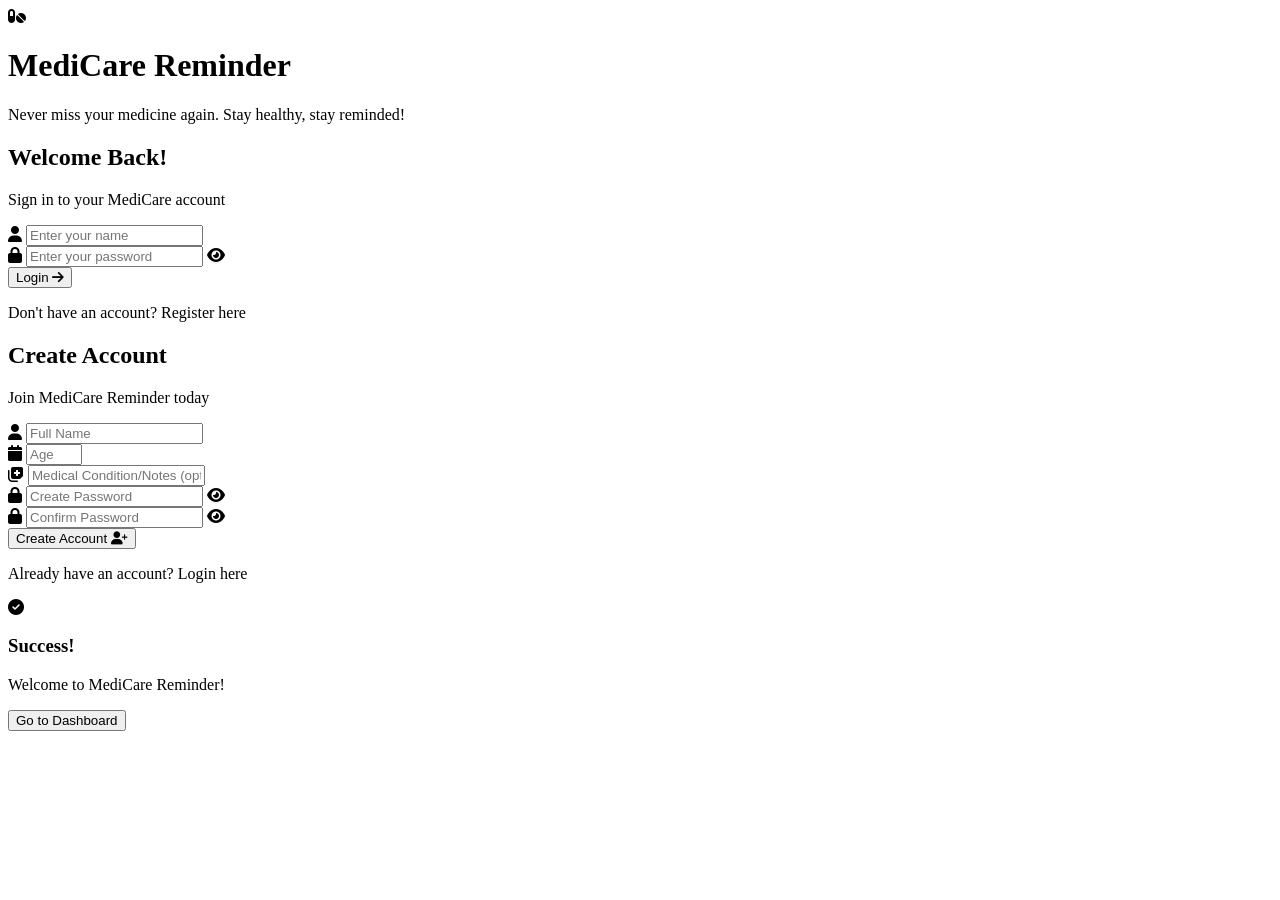
==== commit 8c450bd9: "Update index.html" ====
--- a/index.html
+++ b/index.html
@@ -125,572 +125,3 @@
     <script src="script.js"></script>
 </body>
 </html>
-* {
-    margin: 0;
-    padding: 0;
-    box-sizing: border-box;
-}
-
-body {
-    font-family: 'Poppins', sans-serif;
-    background: linear-gradient(135deg, #667eea 0%, #764ba2 100%);
-    min-height: 100vh;
-    display: flex;
-    align-items: center;
-    justify-content: center;
-}
-
-.container {
-    display: flex;
-    max-width: 1200px;
-    width: 95%;
-    height: 85vh;
-    background: rgba(255, 255, 255, 0.95);
-    backdrop-filter: blur(20px);
-    border-radius: 25px;
-    box-shadow: 0 25px 50px rgba(0, 0, 0, 0.15);
-    overflow: hidden;
-}
-
-.left-panel {
-    flex: 1;
-    background: linear-gradient(135deg, #a8edea 0%, #fed6e3 100%);
-    display: flex;
-    align-items: center;
-    justify-content: center;
-    padding: 2rem;
-    position: relative;
-}
-
-.illustration {
-    text-align: center;
-    color: #4a5568;
-}
-
-.icon-large {
-    font-size: 6rem;
-    color: #667eea;
-    margin-bottom: 1.5rem;
-    animation: bounce 2s infinite;
-}
-
-@keyframes bounce {
-    0%, 20%, 50%, 80%, 100% { transform: translateY(0); }
-    40% { transform: translateY(-10px); }
-    60% { transform: translateY(-5px); }
-}
-
-.illustration h1 {
-    font-size: 2.5rem;
-    font-weight: 700;
-    margin-bottom: 1rem;
-    background: linear-gradient(135deg, #667eea, #764ba2);
-    -webkit-background-clip: text;
-    -webkit-text-fill-color: transparent;
-    background-clip: text;
-}
-
-.illustration p {
-    font-size: 1.1rem;
-    opacity: 0.9;
-    line-height: 1.6;
-}
-
-.right-panel {
-    flex: 1.2;
-    padding: 3rem 3rem;
-    display: flex;
-    align-items: center;
-    justify-content: center;
-}
-
-.form-container {
-    width: 100%;
-    max-width: 450px;
-    display: none;
-}
-
-.form-container.active {
-    display: block;
-    animation: slideIn 0.5s ease-out;
-}
-
-@keyframes slideIn {
-    from {
-        opacity: 0;
-        transform: translateX(30px);
-    }
-    to {
-        opacity: 1;
-        transform: translateX(0);
-    }
-}
-
-.form-header {
-    text-align: center;
-    margin-bottom: 2.5rem;
-}
-
-.form-header h2 {
-    font-size: 2.2rem;
-    font-weight: 700;
-    color: #2d3748;
-    margin-bottom: 0.5rem;
-}
-
-.form-header p {
-    color: #718096;
-    font-size: 1rem;
-}
-
-.input-group {
-    position: relative;
-    margin-bottom: 1.5rem;
-}
-
-.input-group input {
-    width: 100%;
-    padding: 1rem 1rem 1rem 3rem;
-    border: 2px solid #e2e8f0;
-    border-radius: 15px;
-    font-size: 1rem;
-    font-family: 'Poppins', sans-serif;
-    background: #f8fafc;
-    transition: all 0.3s ease;
-    outline: none;
-}
-
-.input-group input:focus {
-    border-color: #667eea;
-    background: white;
-    box-shadow: 0 0 0 3px rgba(102, 126, 234, 0.1);
-    transform: translateY(-2px);
-}
-
-.input-icon {
-    position: absolute;
-    left: 1rem;
-    top: 50%;
-    transform: translateY(-50%);
-    color: #a0aec0;
-    font-size: 1.1rem;
-    z-index: 2;
-}
-
-.eye-icon {
-    position: absolute;
-    right: 1rem;
-    top: 50%;
-    transform: translateY(-50%);
-    cursor: pointer;
-    color: #a0aec0;
-    font-size: 1.1rem;
-    transition: color 0.3s ease;
-}
-
-.eye-icon:hover {
-    color: #667eea;
-}
-
-.error-message {
-    display: block;
-    color: #e53e3e;
-    font-size: 0.85rem;
-    margin-top: 0.3rem;
-    min-height: 1rem;
-}
-
-.btn-primary {
-    width: 100%;
-    padding: 1.2rem;
-    background: linear-gradient(135deg, #667eea 0%, #764ba2 100%);
-    color: white;
-    border: none;
-    border-radius: 15px;
-    font-size: 1.1rem;
-    font-weight: 600;
-    font-family: 'Poppins', sans-serif;
-    cursor: pointer;
-    transition: all 0.3s ease;
-    display: flex;
-    align-items: center;
-    justify-content: center;
-    gap: 0.8rem;
-    margin-top: 1rem;
-}
-
-.btn-primary:hover {
-    transform: translateY(-3px);
-    box-shadow: 0 15px 30px rgba(102, 126, 234, 0.4);
-}
-
-.btn-primary:active {
-    transform: translateY(-1px);
-}
-
-.form-footer {
-    text-align: center;
-    margin-top: 2rem;
-    padding-top: 2rem;
-    border-top: 1px solid #e2e8f0;
-}
-
-.form-footer p {
-    color: #718096;
-    font-size: 0.95rem;
-}
-
-.switch-link {
-    color: #667eea;
-    font-weight: 600;
-    cursor: pointer;
-    transition: color 0.3s ease;
-}
-
-.switch-link:hover {
-    color: #764ba2;
-}
-
-/* Modal */
-.modal {
-    display: none;
-    position: fixed;
-    top: 0;
-    left: 0;
-    width: 100%;
-    height: 100%;
-    background: rgba(0, 0, 0, 0.7);
-    backdrop-filter: blur(10px);
-    z-index: 1000;
-    align-items: center;
-    justify-content: center;
-}
-
-.modal.active {
-    display: flex;
-}
-
-.modal-content {
-    background: white;
-    padding: 3rem;
-    border-radius: 25px;
-    text-align: center;
-    box-shadow: 0 25px 50px rgba(0, 0, 0, 0.25);
-    animation: modalSlideIn 0.4s ease-out;
-    max-width: 450px;
-    width: 90%;
-}
-
-@keyframes modalSlideIn {
-    from {
-        opacity: 0;
-        transform: scale(0.8) translateY(-50px);
-    }
-    to {
-        opacity: 1;
-        transform: scale(1) translateY(0);
-    }
-}
-
-.success-icon {
-    font-size: 4rem;
-    color: #48bb78;
-    margin-bottom: 1.5rem;
-}
-
-.modal-content h3 {
-    font-size: 2rem;
-    color: #2d3748;
-    margin-bottom: 1rem;
-}
-
-.modal-content p {
-    color: #718096;
-    font-size: 1.1rem;
-    margin-bottom: 2rem;
-}
-
-.btn-success {
-    background: linear-gradient(135deg, #48bb78, #38a169);
-    color: white;
-    border: none;
-    padding: 1rem 2.5rem;
-    border-radius: 50px;
-    font-size: 1.1rem;
-    font-weight: 600;
-    cursor: pointer;
-    transition: all 0.3s ease;
-}
-
-.btn-success:hover {
-    transform: translateY(-2px);
-    box-shadow: 0 10px 25px rgba(72, 187, 120, 0.4);
-}
-
-/* Responsive Design */
-@media (max-width: 768px) {
-    .container {
-        flex-direction: column;
-        height: 95vh;
-        width: 95%;
-        margin: 1rem;
-    }
-    
-    .left-panel {
-        height: 30%;
-        padding: 1.5rem;
-    }
-    
-    .right-panel {
-        height: 70%;
-        padding: 2rem 2rem;
-    }
-    
-    .illustration h1 {
-        font-size: 2rem;
-    }
-    
-    .icon-large {
-        font-size: 4rem;
-    }
-}
-
-@media (max-width: 480px) {
-    .right-panel {
-        padding: 1.5rem;
-    }
-    
-    .form-header h2 {
-        font-size: 1.8rem;
-    }
-}
-// Simple XOR encryption (for demo purposes - secure enough for local storage)
-const ENCRYPTION_KEY = 'MediCare2024!SecureKey#ReminderApp';
-function encrypt(text) {
-    let encrypted = '';
-    for (let i = 0; i < text.length; i++) {
-        encrypted += String.fromCharCode(text.charCodeAt(i) ^ ENCRYPTION_KEY.charCodeAt(i % ENCRYPTION_KEY.length));
-    }
-    return btoa(encrypted);
-}
-
-function decrypt(encryptedText) {
-    try {
-        const decoded = atob(encryptedText);
-        let decrypted = '';
-        for (let i = 0; i < decoded.length; i++) {
-            decrypted += String.fromCharCode(decoded.charCodeAt(i) ^ ENCRYPTION_KEY.charCodeAt(i % ENCRYPTION_KEY.length));
-        }
-        return decrypted;
-    } catch {
-        return null;
-    }
-}
-
-// DOM Elements
-const loginForm = document.getElementById('loginFormElement');
-const registerForm = document.getElementById('registerFormElement');
-const successModal = document.getElementById('successModal');
-const successMessage = document.getElementById('successMessage');
-
-// Form switching
-function showLogin() {
-    document.getElementById('loginForm').classList.add('active');
-    document.getElementById('registerForm').classList.remove('active');
-}
-
-function showRegister() {
-    document.getElementById('registerForm').classList.add('active');
-    document.getElementById('loginForm').classList.remove('active');
-}
-
-// Password visibility toggle
-function togglePassword(inputId, eyeId) {
-    const input = document.getElementById(inputId);
-    const eye = document.getElementById(eyeId);
-    const icon = eye.querySelector('i');
-    
-    if (input.type === 'password') {
-        input.type = 'text';
-        icon.classList.remove('fa-eye');
-        icon.classList.add('fa-eye-slash');
-    } else {
-        input.type = 'password';
-        icon.classList.remove('fa-eye-slash');
-        icon.classList.add('fa-eye');
-    }
-}
-
-// Event listeners for eye icons
-document.getElementById('loginEye').addEventListener('click', () => togglePassword('loginPassword', 'loginEye'));
-document.getElementById('regEye').addEventListener('click', () => togglePassword('regPassword', 'regEye'));
-document.getElementById('regConfirmEye').addEventListener('click', () => togglePassword('regConfirmPassword', 'regConfirmEye'));
-
-// Validation functions
-function validateName(name) {
-    const nameRegex = /^[a-zA-Z\s]{2,50}$/;
-    return nameRegex.test(name) && name.trim().length >= 2;
-}
-
-function validatePassword(password) {
-    return password.length >= 6;
-}
-
-function validateAge(age) {
-    const ageNum = parseInt(age);
-    return ageNum >= 1 && ageNum <= 120;
-}
-
-function showError(elementId, message) {
-    const errorElement = document.getElementById(elementId);
-    errorElement.textContent = message;
-    errorElement.style.display = 'block';
-}
-
-function clearError(elementId) {
-    const errorElement = document.getElementById(elementId);
-    errorElement.textContent = '';
-    errorElement.style.display = 'none';
-}
-
-// Clear all errors
-function clearAllErrors(formPrefix) {
-    ['Name', 'Password', 'Age', 'Condition', 'ConfirmPassword'].forEach(field => {
-        clearError(`${formPrefix}${field}Error`);
-    });
-}
-
-// Login Handler
-loginForm.addEventListener('submit', (e) => {
-    e.preventDefault();
-    clearAllErrors('login');
-    
-    const name = document.getElementById('loginName').value.trim();
-    const password = document.getElementById('loginPassword').value;
-    
-    // Validation
-    if (!validateName(name)) {
-        showError('loginNameError', 'Please enter a valid name (2+ characters, letters only)');
-        return;
-    }
-    
-    if (!validatePassword(password)) {
-        showError('loginPasswordError', 'Password must be at least 6 characters');
-        return;
-    }
-    
-    // Check stored users
-    const users = JSON.parse(localStorage.getItem('medicUsers') || '[]');
-    const encryptedPassword = encrypt(password);
-    
-    const user = users.find(u => u.name.toLowerCase() === name.toLowerCase() && u.password === encryptedPassword);
-    
-    if (user) {
-        // Login successful
-        localStorage.setItem('currentUser', JSON.stringify({
-            name: user.name,
-            age: user.age,
-            condition: user.condition
-        }));
-        successMessage.textContent = `Welcome back, ${user.name}!`;
-        successModal.classList.add('active');
-    } else {
-        showError('loginNameError', 'No account found with this name/password');
-        showError('loginPasswordError', '');
-    }
-});
-
-// Register Handler
-registerForm.addEventListener('submit', (e) => {
-    e.preventDefault();
-    clearAllErrors('reg');
-    
-    const name = document.getElementById('regName').value.trim();
-    const age = document.getElementById('regAge').value;
-    const condition = document.getElementById('regCondition').value.trim();
-    const password = document.getElementById('regPassword').value;
-    const confirmPassword = document.getElementById('regConfirmPassword').value;
-    
-    // Validation
-    if (!validateName(name)) {
-        showError('regNameError', 'Please enter a valid name (2+ characters, letters only)');
-        return;
-    }
-    
-    if (!validateAge(age)) {
-        showError('regAgeError', 'Please enter a valid age (1-120)');
-        return;
-    }
-    
-    if (!validatePassword(password)) {
-        showError('regPasswordError', 'Password must be at least 6 characters');
-        return;
-    }
-    
-    if (password !== confirmPassword) {
-        showError('regConfirmPasswordError', 'Passwords do not match');
-        return;
-    }
-    
-    // Check if user already exists
-    const users = JSON.parse(localStorage.getItem('medicUsers') || '[]');
-    if (users.find(u => u.name.toLowerCase() === name.toLowerCase())) {
-        showError('regNameError', 'User with this name already exists');
-        return;
-    }
-    
-    // Register new user
-    const newUser = {
-        name,
-        age: parseInt(age),
-        condition: condition || 'No specific conditions noted',
-        password: encrypt(password),
-        createdAt: new Date().toISOString()
-    };
-    
-    users.push(newUser);
-    localStorage.setItem('medicUsers', JSON.stringify(users));
-    
-    // Set as current user
-    localStorage.setItem('currentUser', JSON.stringify({
-        name,
-        age: parseInt(age),
-        condition: condition || 'No specific conditions noted'
-    }));
-    
-    successMessage.textContent = `Welcome ${name}! Your account has been created successfully.`;
-    successModal.classList.add('active');
-});
-
-// Dashboard redirect
-function goToDashboard() {
-    // In a real app, this would navigate to dashboard.html
-    // For demo, we'll create a simple dashboard in the same page
-    document.body.innerHTML = `
-        <div style="font-family: 'Poppins', sans-serif; padding: 2rem; max-width: 800px; margin: 0 auto; text-align: center; background: linear-gradient(135deg, #667eea 0%, #764ba2 100%); color: white; min-height: 100vh; display: flex; align-items: center; justify-content: center;">
-            <div style="background: rgba(255,255,255,0.1); padding: 3rem; border-radius: 25px; backdrop-filter: blur(20px);">
-                <h1 style="font-size: 3rem; margin-bottom: 1rem;">🎉 Welcome to Dashboard!</h1>
-                <div style="background: rgba(255,255,255,0.2); padding: 2rem; border-radius: 20px; margin: 2rem 0;">
-                    <h2 style="margin-bottom: 1rem;">User Profile</h2>
-                    <p><strong>Name:</strong> ${JSON.parse(localStorage.getItem('currentUser') || '{}').name || 'User'}</p>
-                    <p><strong>Age:</strong> ${JSON.parse(localStorage.getItem('currentUser') || '{}').age || 'N/A'}</p>
-                    <p><strong>Condition:</strong> ${JSON.parse(localStorage.getItem('currentUser') || '{}').condition || 'N/A'}</p>
-                </div>
-                <button onclick="location.reload()" style="background: rgba(255,255,255,0.2); color: white; border: 2px solid white; padding: 1rem 2rem; border-radius: 50px; font-size: 1.1rem; cursor: pointer; font-weight: 600; transition: all 0.3s;">Add Medicine Reminder</button>
-                <p style="margin-top: 2rem; opacity: 0.9;">Your Medicine Reminder Dashboard is ready! 🚀</p>
-            </div>
-        </div>
-    `;
-}
-
-// Close modal on outside click
-window.addEventListener('click', (e) => {
-    if (e.target === successModal) {
-        successModal.classList.remove('active');
-    }
-});
-
-// Auto-focus first input
-document.addEventListener('DOMContentLoaded', () => {
-    document.getElementById('loginName').focus();
-});
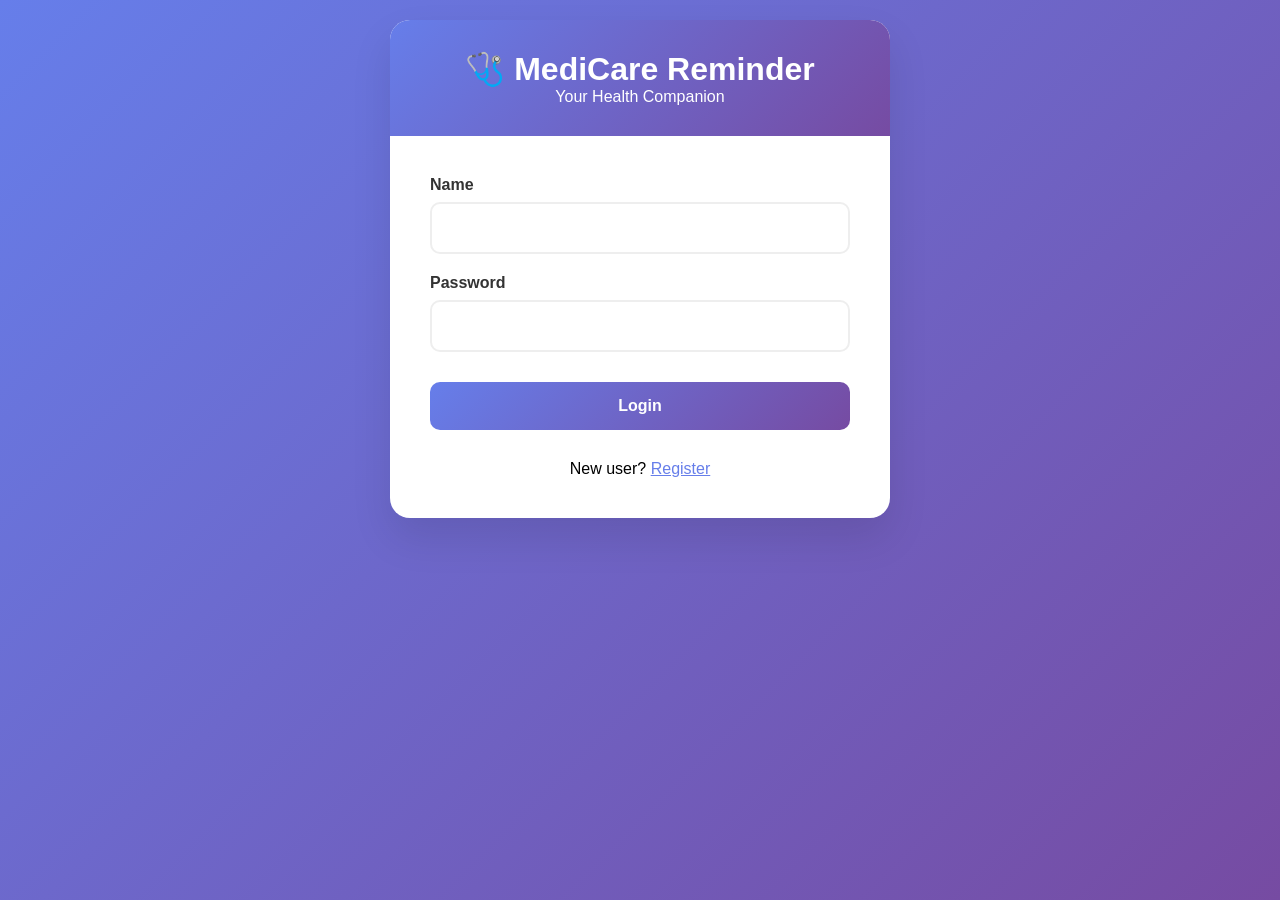
==== commit c80dd6c5: "Update index.html" ====
--- a/index.html
+++ b/index.html
@@ -3,125 +3,403 @@
 <head>
     <meta charset="UTF-8">
     <meta name="viewport" content="width=device-width, initial-scale=1.0">
-    <title>MediCare Reminder - Login & Register</title>
-    <link rel="stylesheet" href="style.css">
-    <link href="https://fonts.googleapis.com/css2?family=Poppins:wght@300;400;500;600;700&display=swap" rel="stylesheet">
-    <link rel="stylesheet" href="https://cdnjs.cloudflare.com/ajax/libs/font-awesome/6.4.0/css/all.min.css">
+    <title>MediCare Reminder</title>
+    <style>
+        * { margin: 0; padding: 0; box-sizing: border-box; }
+        body {
+            font-family: 'Segoe UI', Tahoma, Geneva, Verdana, sans-serif;
+            background: linear-gradient(135deg, #667eea 0%, #764ba2 100%);
+            min-height: 100vh;
+            padding: 20px;
+        }
+        .container {
+            max-width: 500px;
+            margin: 0 auto;
+            background: white;
+            border-radius: 20px;
+            box-shadow: 0 20px 40px rgba(0,0,0,0.1);
+            overflow: hidden;
+        }
+        .header {
+            background: linear-gradient(135deg, #667eea, #764ba2);
+            color: white;
+            padding: 30px;
+            text-align: center;
+        }
+        .content {
+            padding: 40px;
+        }
+        .form-group {
+            margin-bottom: 20px;
+        }
+        label { display: block; margin-bottom: 8px; font-weight: 600; color: #333; }
+        input, textarea {
+            width: 100%;
+            padding: 15px;
+            border: 2px solid #eee;
+            border-radius: 10px;
+            font-size: 16px;
+            transition: border-color 0.3s;
+        }
+        input:focus, textarea:focus {
+            outline: none;
+            border-color: #667eea;
+        }
+        .btn {
+            width: 100%;
+            padding: 15px;
+            border: none;
+            border-radius: 10px;
+            font-size: 16px;
+            font-weight: 600;
+            cursor: pointer;
+            margin: 10px 0;
+            transition: transform 0.2s;
+        }
+        .btn-primary {
+            background: linear-gradient(135deg, #667eea, #764ba2);
+            color: white;
+        }
+        .btn:hover {
+            transform: translateY(-2px);
+        }
+        .toggle-link {
+            color: #667eea;
+            cursor: pointer;
+            text-decoration: underline;
+        }
+        .dashboard {
+            display: none;
+        }
+        .dashboard.show {
+            display: block;
+        }
+        .stats {
+            display: grid;
+            grid-template-columns: repeat(auto-fit, minmax(150px, 1fr));
+            gap: 20px;
+            margin: 30px 0;
+        }
+        .stat {
+            background: #f8f9fa;
+            padding: 20px;
+            border-radius: 10px;
+            text-align: center;
+        }
+        .stat-number {
+            font-size: 2em;
+            font-weight: bold;
+            color: #667eea;
+        }
+        .med-form {
+            display: grid;
+            grid-template-columns: 1fr 1fr;
+            gap: 15px;
+            margin-bottom: 30px;
+        }
+        .med-form input:nth-child(3) {
+            grid-column: span 2;
+        }
+        .med-list {
+            max-height: 400px;
+            overflow-y: auto;
+        }
+        .med-item {
+            background: #f8f9fa;
+            padding: 20px;
+            margin-bottom: 15px;
+            border-radius: 10px;
+            border-left: 4px solid #667eea;
+        }
+        .med-actions {
+            display: flex;
+            gap: 10px;
+            margin-top: 10px;
+        }
+        .btn-small {
+            padding: 8px 15px;
+            font-size: 14px;
+            flex: 1;
+        }
+        .hidden { display: none; }
+        @media (max-width: 600px) {
+            .med-form { grid-template-columns: 1fr; }
+            .med-form input:nth-child(3) { grid-column: span 1; }
+        }
+    </style>
 </head>
 <body>
-    <div class="container">
-        <!-- Left Side - Illustration -->
-        <div class="left-panel">
-            <div class="illustration">
-                <i class="fas fa-pills icon-large"></i>
-                <h1>MediCare Reminder</h1>
-                <p>Never miss your medicine again. Stay healthy, stay reminded!</p>
+    <!-- LOGIN/REGISTER -->
+    <div id="authPage" class="container">
+        <div class="header">
+            <h1>🩺 MediCare Reminder</h1>
+            <p>Your Health Companion</p>
+        </div>
+        <div class="content">
+            <!-- LOGIN FORM -->
+            <div id="loginForm">
+                <form onsubmit="login(event)">
+                    <div class="form-group">
+                        <label>Name</label>
+                        <input type="text" id="loginName" required>
+                    </div>
+                    <div class="form-group">
+                        <label>Password</label>
+                        <input type="password" id="loginPass" required>
+                    </div>
+                    <button type="submit" class="btn btn-primary">Login</button>
+                </form>
+                <p style="text-align: center; margin-top: 20px;">
+                    New user? <span class="toggle-link" onclick="showRegister()">Register</span>
+                </p>
             </div>
-        </div>
-
-        <!-- Right Side - Forms -->
-        <div class="right-panel">
-            <!-- Login Form -->
-            <div class="form-container active" id="loginForm">
-                <div class="form-header">
-                    <h2>Welcome Back!</h2>
-                    <p>Sign in to your MediCare account</p>
-                </div>
-                
-                <form id="loginFormElement">
-                    <div class="input-group">
-                        <i class="fas fa-user input-icon"></i>
-                        <input type="text" id="loginName" placeholder="Enter your name" required>
-                        <span class="error-message" id="loginNameError"></span>
-                    </div>
-                    
-                    <div class="input-group">
-                        <i class="fas fa-lock input-icon"></i>
-                        <input type="password" id="loginPassword" placeholder="Enter your password" required>
-                        <span class="eye-icon" id="loginEye">
-                            <i class="fas fa-eye"></i>
-                        </span>
-                        <span class="error-message" id="loginPasswordError"></span>
-                    </div>
-                    
-                    <button type="submit" class="btn-primary">
-                        <span>Login</span>
-                        <i class="fas fa-arrow-right"></i>
-                    </button>
+
+            <!-- REGISTER FORM -->
+            <div id="registerForm" class="hidden">
+                <form onsubmit="register(event)">
+                    <div class="form-group">
+                        <label>Full Name</label>
+                        <input type="text" id="regName" required>
+                    </div>
+                    <div class="form-group">
+                        <label>Age</label>
+                        <input type="number" id="regAge" min="1" max="120" required>
+                    </div>
+                    <div class="form-group">
+                        <label>Health Notes</label>
+                        <textarea id="regNotes" rows="3"></textarea>
+                    </div>
+                    <div class="form-group">
+                        <label>Password</label>
+                        <input type="password" id="regPass" required>
+                    </div>
+                    <button type="submit" class="btn btn-primary">Register</button>
                 </form>
-
-                <div class="form-footer">
-                    <p>Don't have an account? <span class="switch-link" onclick="showRegister()">Register here</span></p>
-                </div>
-            </div>
-
-            <!-- Register Form -->
-            <div class="form-container" id="registerForm">
-                <div class="form-header">
-                    <h2>Create Account</h2>
-                    <p>Join MediCare Reminder today</p>
-                </div>
-                
-                <form id="registerFormElement">
-                    <div class="input-group">
-                        <i class="fas fa-user input-icon"></i>
-                        <input type="text" id="regName" placeholder="Full Name" required>
-                        <span class="error-message" id="regNameError"></span>
-                    </div>
-                    
-                    <div class="input-group">
-                        <i class="fas fa-calendar input-icon"></i>
-                        <input type="number" id="regAge" placeholder="Age" min="1" max="120" required>
-                        <span class="error-message" id="regAgeError"></span>
-                    </div>
-                    
-                    <div class="input-group">
-                        <i class="fas fa-notes-medical input-icon"></i>
-                        <input type="text" id="regCondition" placeholder="Medical Condition/Notes (optional)">
-                        <span class="error-message" id="regConditionError"></span>
-                    </div>
-                    
-                    <div class="input-group">
-                        <i class="fas fa-lock input-icon"></i>
-                        <input type="password" id="regPassword" placeholder="Create Password" required>
-                        <span class="eye-icon" id="regEye">
-                            <i class="fas fa-eye"></i>
-                        </span>
-                        <span class="error-message" id="regPasswordError"></span>
-                    </div>
-                    
-                    <div class="input-group">
-                        <i class="fas fa-lock input-icon"></i>
-                        <input type="password" id="regConfirmPassword" placeholder="Confirm Password" required>
-                        <span class="eye-icon" id="regConfirmEye">
-                            <i class="fas fa-eye"></i>
-                        </span>
-                        <span class="error-message" id="regConfirmPasswordError"></span>
-                    </div>
-                    
-                    <button type="submit" class="btn-primary">
-                        <span>Create Account</span>
-                        <i class="fas fa-user-plus"></i>
-                    </button>
-                </form>
-
-                <div class="form-footer">
-                    <p>Already have an account? <span class="switch-link" onclick="showLogin()">Login here</span></p>
-                </div>
+                <p style="text-align: center; margin-top: 20px;">
+                    Have account? <span class="toggle-link" onclick="showLogin()">Login</span>
+                </p>
             </div>
         </div>
     </div>
 
-    <!-- Success Modal -->
-    <div class="modal" id="successModal">
-        <div class="modal-content">
-            <i class="fas fa-check-circle success-icon"></i>
-            <h3>Success!</h3>
-            <p id="successMessage">Welcome to MediCare Reminder!</p>
-            <button class="btn-success" onclick="goToDashboard()">Go to Dashboard</button>
+    <!-- DASHBOARD -->
+    <div id="dashboard" class="container dashboard">
+        <div class="header">
+            <h1 id="welcome">Welcome!</h1>
+            <button class="btn" onclick="logout()">Logout</button>
+        </div>
+        <div class="content">
+            <div class="stats">
+                <div class="stat">
+                    <div class="stat-number" id="totalMeds">0</div>
+                    <Total Medicines
+                </div>
+                <div class="stat">
+                    <div class="stat-number" id="todayMeds">0</div>
+                    Today's Reminders
+                </div>
+                <div class="stat">
+                    <div class="stat-number" id="adherence">100%</div>
+                    Adherence
+                </div>
+            </div>
+
+            <!-- ADD MEDICINE -->
+            <div class="med-form">
+                <input type="text" id="medName" placeholder="Medicine name">
+                <input type="text" id="medDose" placeholder="Dosage">
+                <input type="date" id="medDate">
+                <input type="time" id="medTime">
+                <button class="btn btn-primary" onclick="addMedicine()">Add Reminder</button>
+            </div>
+
+            <!-- MEDICINES LIST -->
+            <div class="med-list" id="medList">
+                <p style="text-align: center; color: #666;">Add your first medicine</p>
+            </div>
         </div>
     </div>
 
-    <script src="script.js"></script>
+    <script>
+        // GLOBAL VARIABLES
+        let user = null;
+        let medicines = [];
+
+        // PAGE CONTROL
+        function showPage(pageId) {
+            document.getElementById('authPage').style.display = 'none';
+            document.getElementById('dashboard').style.display = 'none';
+            document.getElementById(pageId).style.display = 'block';
+        }
+
+        function showRegister() {
+            document.getElementById('loginForm').classList.add('hidden');
+            document.getElementById('registerForm').classList.remove('hidden');
+        }
+
+        function showLogin() {
+            document.getElementById('registerForm').classList.add('hidden');
+            document.getElementById('loginForm').classList.remove('hidden');
+        }
+
+        // AUTH FUNCTIONS
+        function register(event) {
+            event.preventDefault();
+            
+            const name = document.getElementById('regName').value;
+            const age = document.getElementById('regAge').value;
+            const notes = document.getElementById('regNotes').value;
+            const password = document.getElementById('regPass').value;
+
+            user = { name, age, notes, password };
+            localStorage.setItem('user', JSON.stringify(user));
+            localStorage.setItem('medicines', JSON.stringify([]));
+            
+            alert('✅ Registered successfully!');
+            goToDashboard();
+        }
+
+        function login(event) {
+            event.preventDefault();
+            
+            const savedUser = localStorage.getItem('user');
+            if (!savedUser) {
+                alert('❌ No account found. Please register first!');
+                return;
+            }
+
+            const saved = JSON.parse(savedUser);
+            const name = document.getElementById('loginName').value;
+            const password = document.getElementById('loginPass').value;
+
+            if (saved.name === name && saved.password === password) {
+                user = saved;
+                medicines = JSON.parse(localStorage.getItem('medicines') || '[]');
+                goToDashboard();
+            } else {
+                alert('❌ Wrong name or password!');
+            }
+        }
+
+        function goToDashboard() {
+            document.getElementById('welcome').textContent = `Welcome, ${user.name}! 👋`;
+            document.getElementById('medDate').valueAsDate = new Date();
+            updateStats();
+            renderMedicines();
+            showPage('dashboard');
+        }
+
+        function logout() {
+            user = null;
+            medicines = [];
+            showPage('authPage');
+            showLogin();
+        }
+
+        // MEDICINE FUNCTIONS
+        function addMedicine() {
+            const name = document.getElementById('medName').value;
+            const dose = document.getElementById('medDose').value;
+            const date = document.getElementById('medDate').value;
+            const time = document.getElementById('medTime').value;
+
+            if (!name || !dose || !date || !time) {
+                alert('❌ Please fill all fields!');
+                return;
+            }
+
+            const med = {
+                id: Date.now(),
+                name, dose, date, time,
+                taken: false
+            };
+
+            medicines.unshift(med);
+            saveMedicines();
+            renderMedicines();
+            updateStats();
+            clearMedForm();
+            alert('✅ Medicine added!');
+        }
+
+        function deleteMed(id) {
+            medicines = medicines.filter(m => m.id !== id);
+            saveMedicines();
+            renderMedicines();
+            updateStats();
+        }
+
+        function toggleTaken(id) {
+            const med = medicines.find(m => m.id === id);
+            if (med) med.taken = !med.taken;
+            saveMedicines();
+            renderMedicines();
+            updateStats();
+        }
+
+        function saveMedicines() {
+            localStorage.setItem('medicines', JSON.stringify(medicines));
+        }
+
+        function renderMedicines() {
+            const container = document.getElementById('medList');
+            if (medicines.length === 0) {
+                container.innerHTML = '<p style="text-align: center; color: #666;">Add your first medicine</p>';
+                return;
+            }
+
+            container.innerHTML = medicines.map(med => `
+                <div class="med-item">
+                    <h3>${med.name}</h3>
+                    <p>${med.dose} | ${med.date} ${med.time}</p>
+                    <div class="med-actions">
+                        <button class="btn-small ${med.taken ? 'btn btn-danger' : 'btn btn-primary'}" 
+                                onclick="toggleTaken(${med.id})">
+                            ${med.taken ? 'Missed' : 'Taken'}
+                        </button>
+                        <button class="btn-small btn btn-danger" onclick="deleteMed(${med.id})">
+                            Delete
+                        </button>
+                    </div>
+                </div>
+            `).join('');
+        }
+
+        function updateStats() {
+            const total = medicines.length;
+            const today = medicines.filter(m => m.date === new Date().toISOString().split('T')[0]).length;
+            const taken = medicines.filter(m => m.taken).length;
+            const rate = total ? Math.round((taken/total)*100) : 0;
+
+            document.getElementById('totalMeds').textContent = total;
+            document.getElementById('todayMeds').textContent = today;
+            document.getElementById('adherence').textContent = rate + '%';
+        }
+
+        function clearMedForm() {
+            document.getElementById('medName').value = '';
+            document.getElementById('medDose').value = '';
+            document.getElementById('medDate').value = '';
+            document.getElementById('medTime').value = '';
+        }
+
+        // AUTO-CHECK REMINDERS
+        setInterval(() => {
+            const now = new Date();
+            const today = now.toISOString().split('T')[0];
+            medicines.forEach(med => {
+                if (!med.taken && med.date === today) {
+                    const [h, m] = med.time.split(':');
+                    const medTime = new Date(now.getFullYear(), now.getMonth(), now.getDate(), h, m);
+                    if (Math.abs(now - medTime) < 2*60*1000) { // 2 min window
+                        alert(`⏰ Time for ${med.name}!`);
+                    }
+                }
+            });
+        }, 60000);
+
+        // INIT
+        document.getElementById('medDate').valueAsDate = new Date();
+    </script>
 </body>
 </html>
